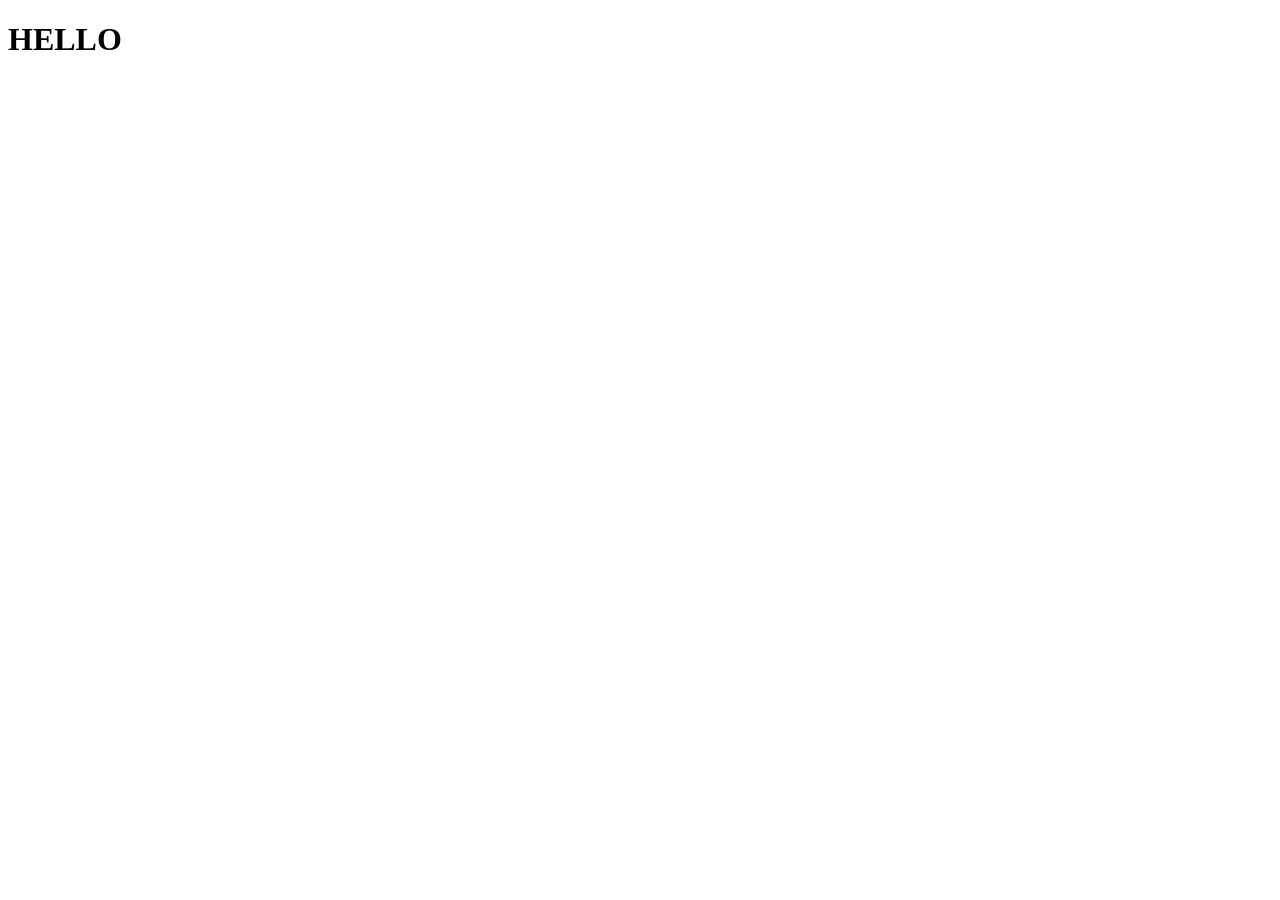
==== index.html @ f5385bdd "some new site" ====
<!DOCTYPE html>
<html lang="en">
<head>
    <meta charset="UTF-8">
    <meta http-equiv="X-UA-Compatible" content="IE=edge">
    <meta name="viewport" content="width=device-width, initial-scale=1.0">
    <title>Document</title>
</head>
<body>
    <h1>HELLO</h1>
</body>
</html>
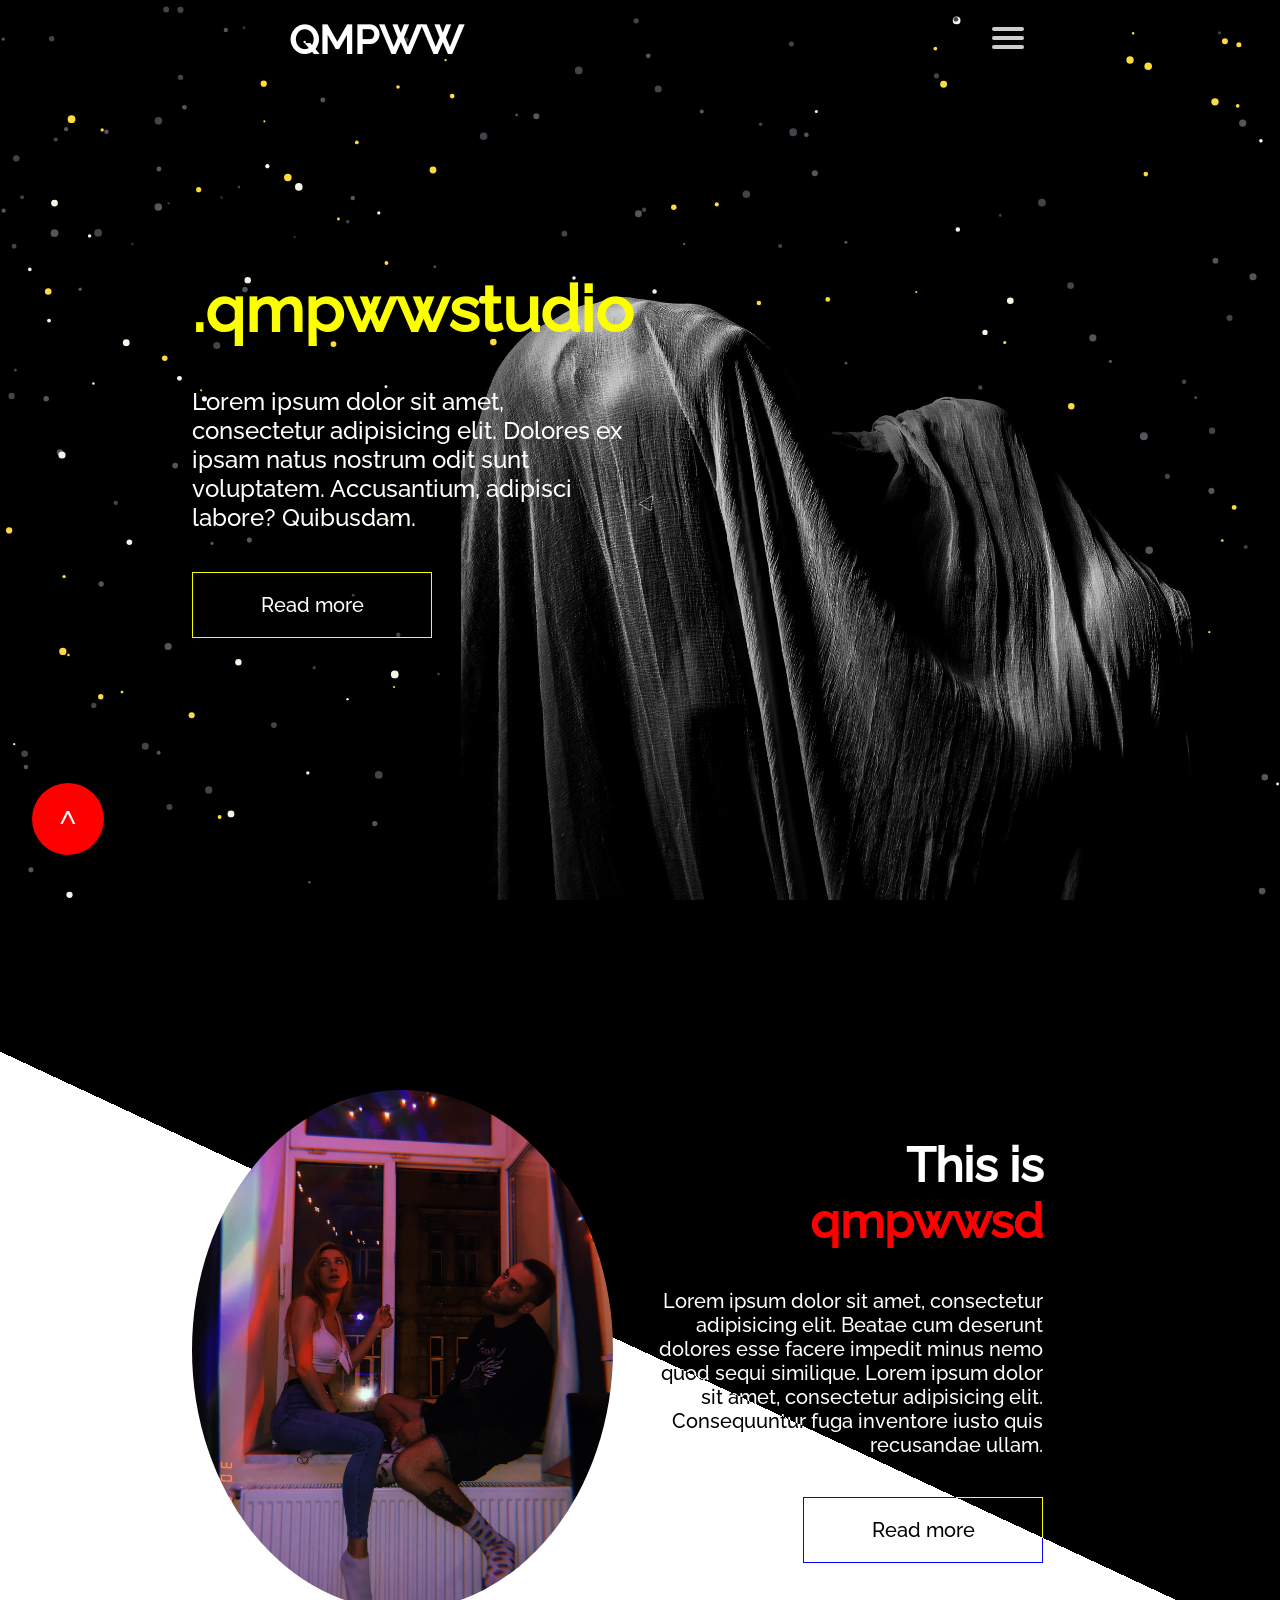
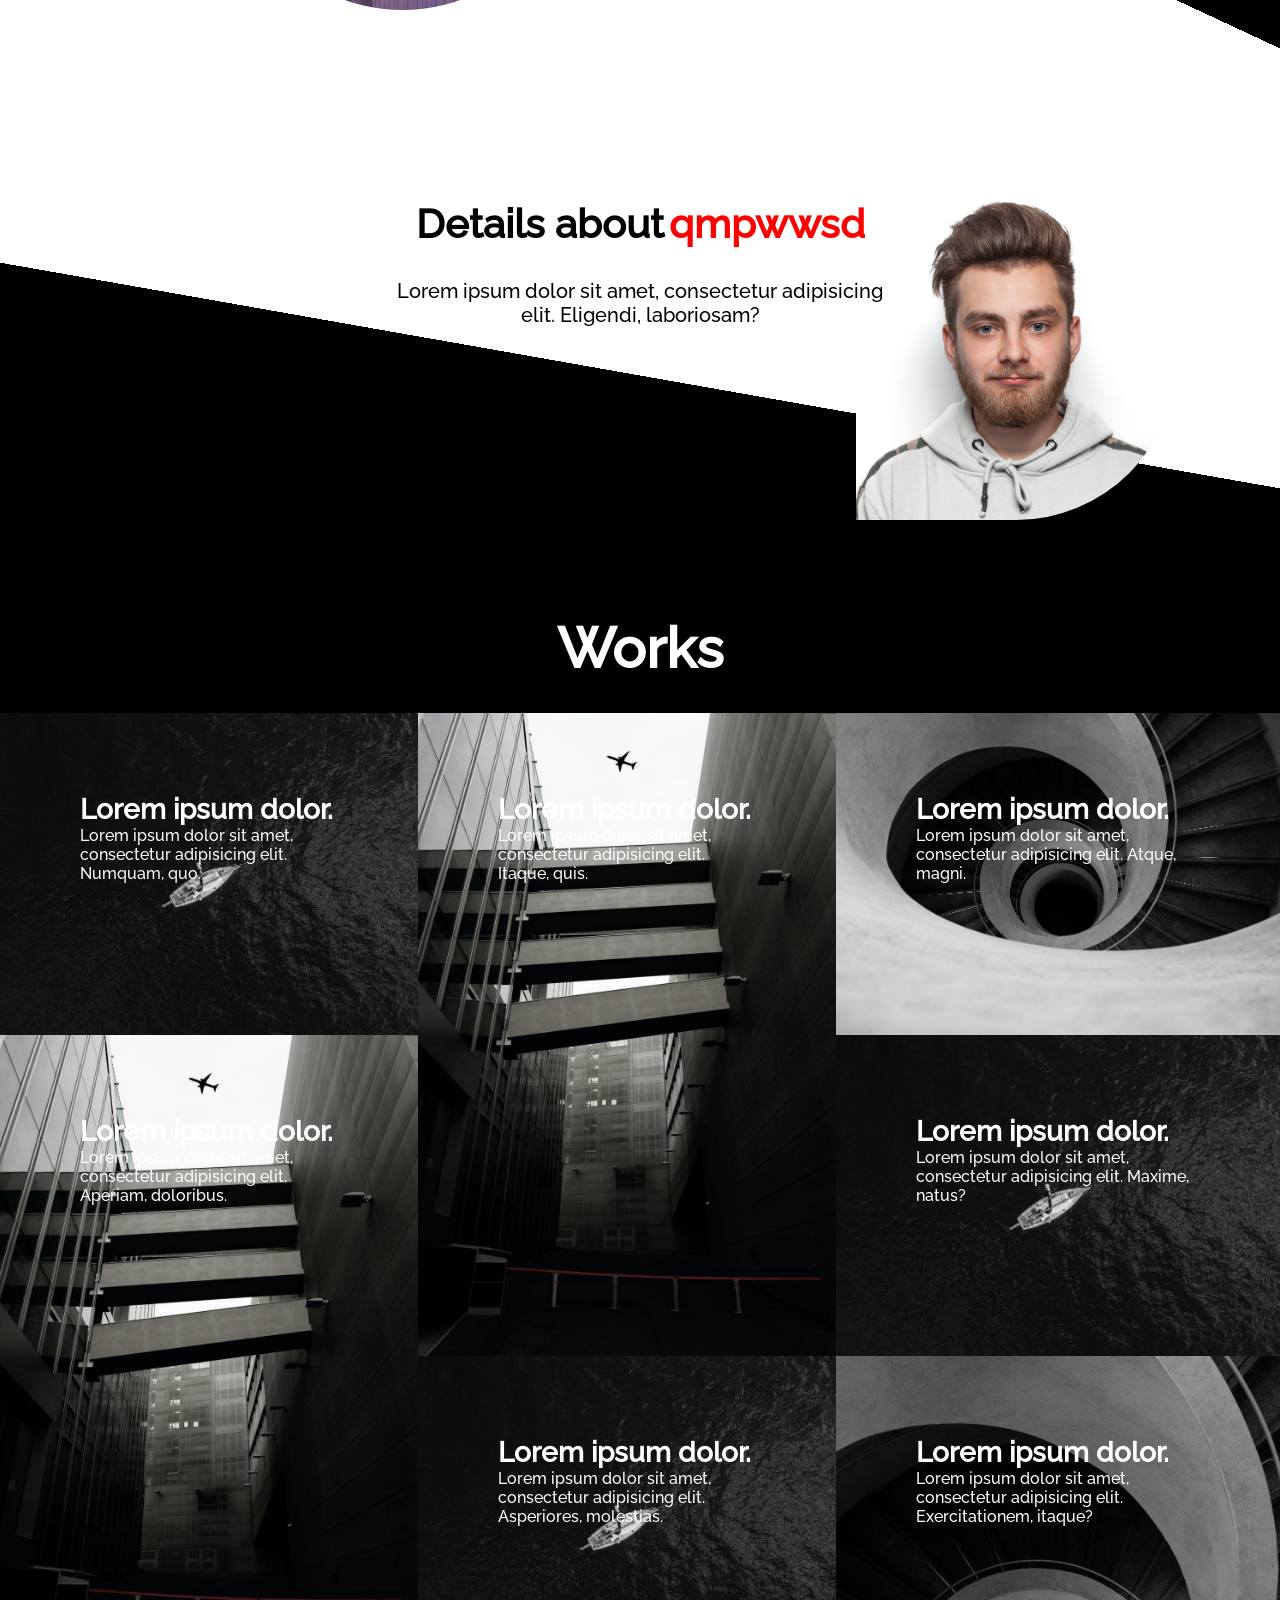
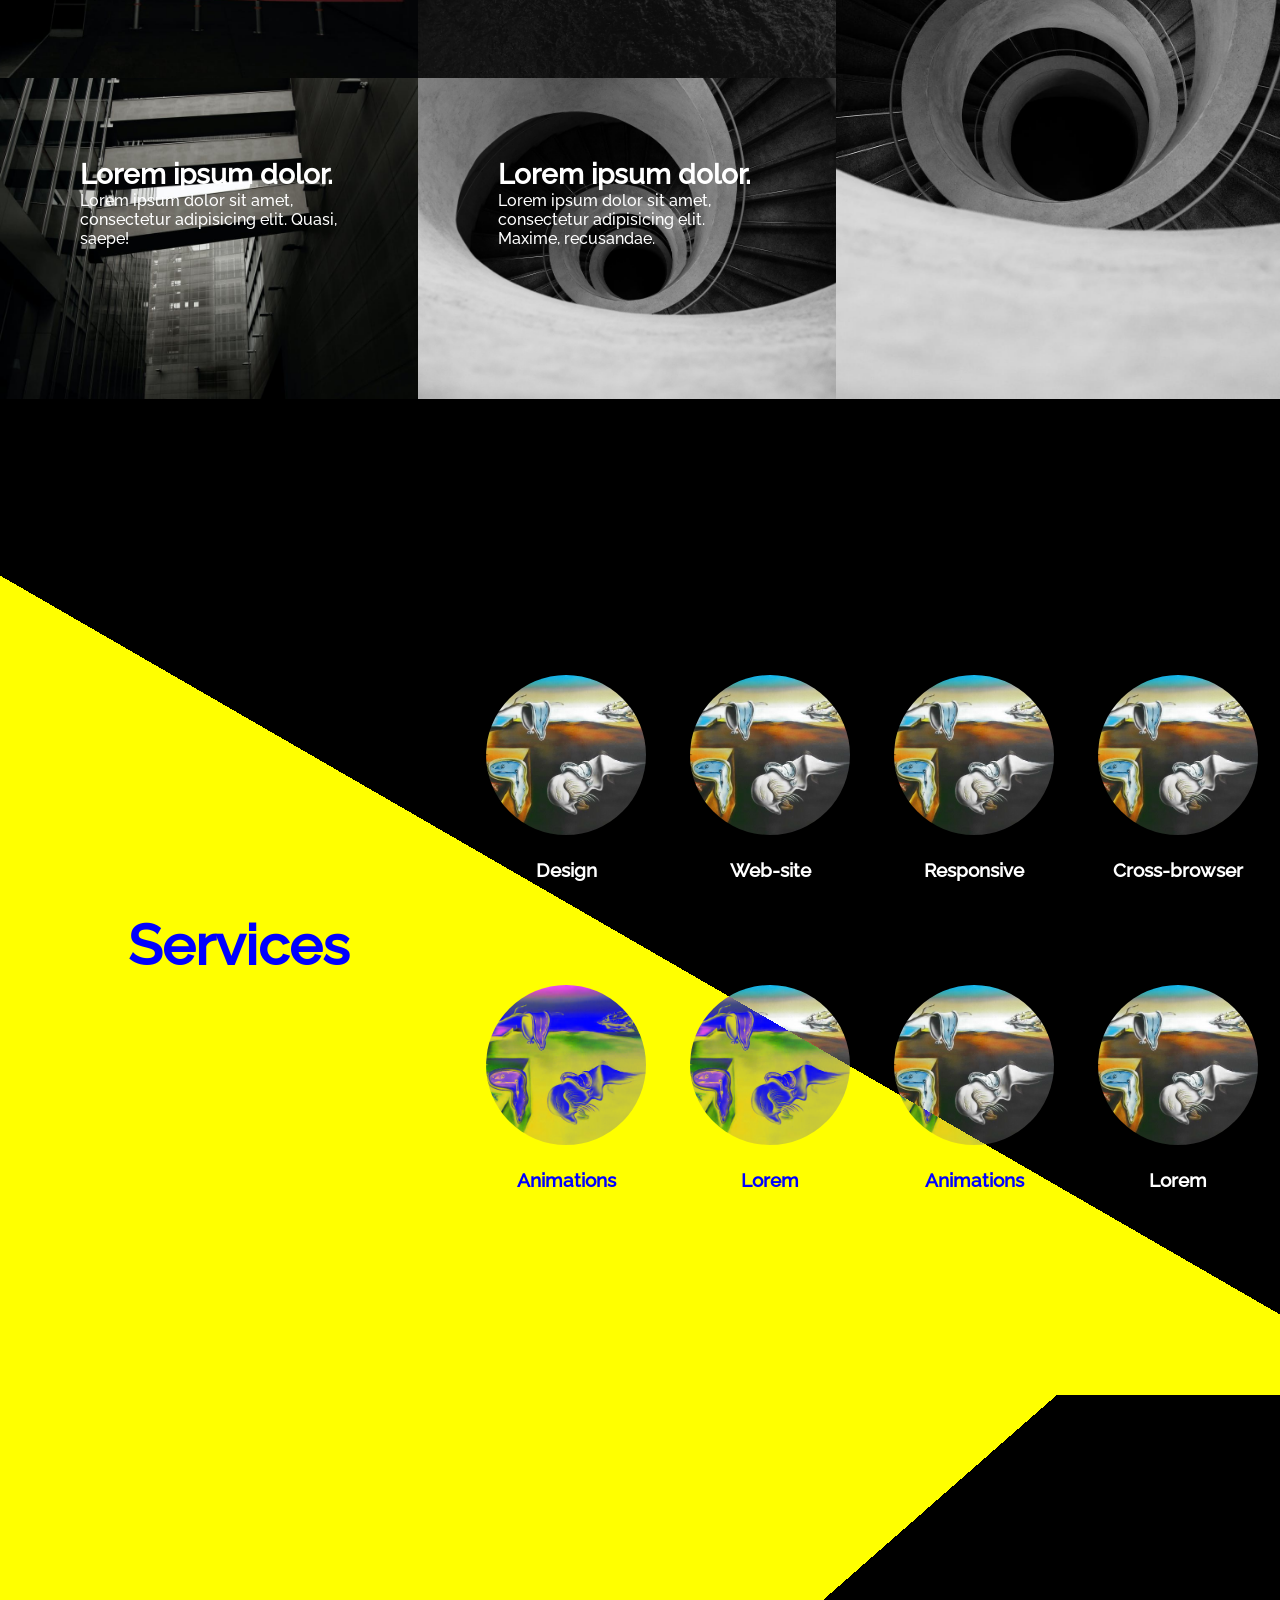
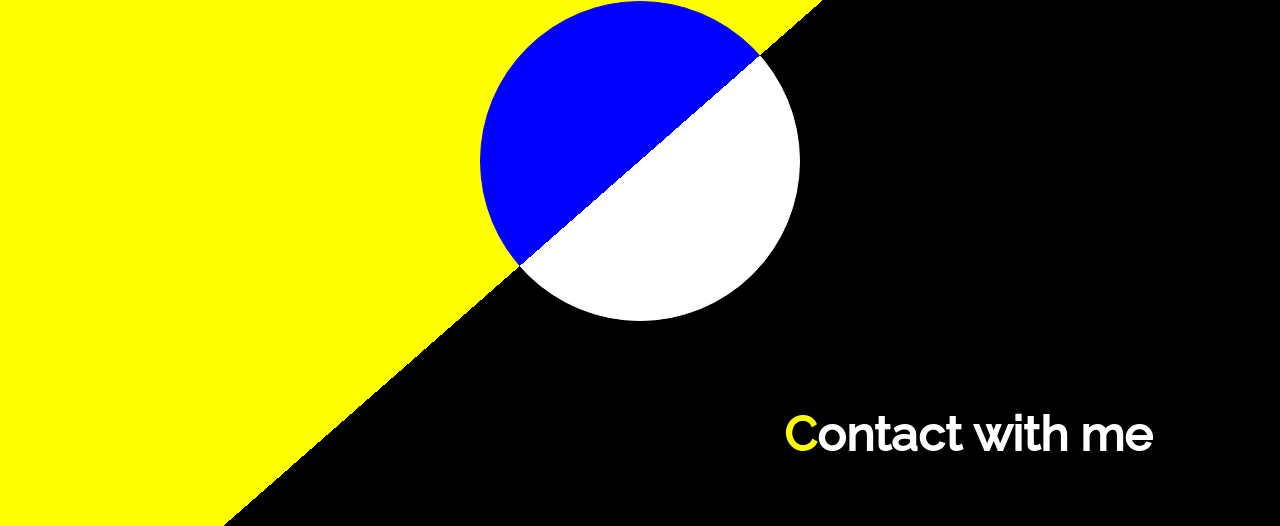
==== commit f0a59486: "@1.0" ====
--- a/index.html
+++ b/index.html
@@ -1,12 +1,284 @@
 <!DOCTYPE html>
 <html lang="en">
-<head>
-    <meta charset="UTF-8">
-    <meta http-equiv="X-UA-Compatible" content="IE=edge">
-    <meta name="viewport" content="width=device-width, initial-scale=1.0">
-    <title>Document</title>
-</head>
-<body>
-    <h1>HELLO</h1>
-</body>
-</html>+  <head>
+    <meta charset="UTF-8" />
+    <meta
+      name="viewport"
+      content="width=device-width, initial-scale=1, maximum-scale=2.0"
+    />
+    <title>Landing</title>
+    <link rel="stylesheet" href="css/style.min.css" />
+  </head>
+  <body>
+    <canvas></canvas>
+    <header id="header" class="header">
+      <nav role="navigation" class="main-navigation">
+        <a href="" class="main-navigation__logo">Qmpww</a>
+
+        <div class="menuToggle">
+          <input type="checkbox" />
+
+          <span></span>
+          <span></span>
+          <span></span>
+
+          <ul id="menu-navigation" class="main-navigation__wrapper">
+            <li class="main-navigation__item">
+              <a href="#" class="main-navigation__link">Home</a>
+            </li>
+            <li class="main-navigation__item">
+              <a href="#about-us" class="main-navigation__link">About</a>
+            </li>
+            <li class="main-navigation__item">
+              <a href="#portfolio" class="main-navigation__link">Portfolio</a>
+            </li>
+            <li class="main-navigation__item">
+              <a href="#services" class="main-navigation__link">Services</a>
+            </li>
+            <li class="main-navigation__item">
+              <a href="" class="main-navigation__link">Team</a>
+            </li>
+            <li class="main-navigation__item">
+              <a href="" class="main-navigation__link">Blog</a>
+            </li>
+            <li class="main-navigation__item">
+              <a href="#footer" class="main-navigation__link">Contact</a>
+            </li>
+          </ul>
+        </div>
+      </nav>
+
+      <div class="header__wrapper">
+        <h1 class="header__title">.qmpwwstudio</h1>
+        <p class="header__description">
+          Lorem ipsum dolor sit amet, consectetur adipisicing elit. Dolores ex
+          ipsam natus nostrum odit sunt voluptatem. Accusantium, adipisci
+          labore? Quibusdam.
+        </p>
+        <a href="" class="header__link link">Read more</a>
+      </div>
+    </header>
+    <main class="main-section">
+      <section id="about-us" class="about panel" data-color="black">
+        <div class="about__wrapper">
+          <div class="about__picture">
+            <!--
+                                <img src="img/pexels-photo-2246249.jpeg" alt="">
+                -->
+          </div>
+          <div class="about__description">
+            <h2 class="title about__title">
+              This is <b class="nickname">qmpwwsd</b>
+            </h2>
+            <p class="about__context">
+              Lorem ipsum dolor sit amet, consectetur adipisicing elit. Beatae
+              cum deserunt dolores esse facere impedit minus nemo quod sequi
+              similique. Lorem ipsum dolor sit amet, consectetur adipisicing
+              elit. Consequuntur fuga inventore iusto quis recusandae ullam.
+            </p>
+            <a href="" class="about__link link">Read more</a>
+          </div>
+        </div>
+      </section>
+
+      <section class="more-about panel">
+        <div class="more-about__wrapper">
+          <h2 class="more-about__title">
+            Details about <b class="nickname">qmpwwsd</b>
+          </h2>
+          <p class="more-about__description">
+            Lorem ipsum dolor sit amet, consectetur adipisicing elit. Eligendi,
+            laboriosam?
+          </p>
+
+          <div class="more-about__item"></div>
+        </div>
+      </section>
+
+      <section id="portfolio" class="features panel">
+        <div class="features__wrapper">
+          <h2 class="features__title">Works</h2>
+          <div class="features__works works">
+            <a class="works__item work1">
+              <h3 class="works__title">Lorem ipsum dolor.</h3>
+              <p class="works__context">
+                Lorem ipsum dolor sit amet, consectetur adipisicing elit.
+                Numquam, quo.
+              </p>
+            </a>
+            <a class="works__item work2">
+              <h3 class="works__title">Lorem ipsum dolor.</h3>
+              <p class="works__context">
+                Lorem ipsum dolor sit amet, consectetur adipisicing elit.
+                Itaque, quis.
+              </p>
+            </a>
+            <a class="works__item work3">
+              <h3 class="works__title">Lorem ipsum dolor.</h3>
+              <p class="works__context">
+                Lorem ipsum dolor sit amet, consectetur adipisicing elit. Atque,
+                magni.
+              </p>
+            </a>
+            <a class="works__item work4">
+              <h3 class="works__title">Lorem ipsum dolor.</h3>
+              <p class="works__context">
+                Lorem ipsum dolor sit amet, consectetur adipisicing elit.
+                Aperiam, doloribus.
+              </p>
+            </a>
+            <a class="works__item work5">
+              <h3 class="works__title">Lorem ipsum dolor.</h3>
+              <p class="works__context">
+                Lorem ipsum dolor sit amet, consectetur adipisicing elit.
+                Maxime, natus?
+              </p>
+            </a>
+            <a class="works__item work6">
+              <h3 class="works__title">Lorem ipsum dolor.</h3>
+              <p class="works__context">
+                Lorem ipsum dolor sit amet, consectetur adipisicing elit.
+                Exercitationem, itaque?
+              </p>
+            </a>
+            <a class="works__item work7">
+              <h3 class="works__title">Lorem ipsum dolor.</h3>
+              <p class="works__context">
+                Lorem ipsum dolor sit amet, consectetur adipisicing elit.
+                Asperiores, molestias.
+              </p>
+            </a>
+            <a class="works__item work8">
+              <h3 class="works__title">Lorem ipsum dolor.</h3>
+              <p class="works__context">
+                Lorem ipsum dolor sit amet, consectetur adipisicing elit. Quasi,
+                saepe!
+              </p>
+            </a>
+            <a class="works__item work9">
+              <h3 class="works__title">Lorem ipsum dolor.</h3>
+              <p class="works__context">
+                Lorem ipsum dolor sit amet, consectetur adipisicing elit.
+                Maxime, recusandae.
+              </p>
+            </a>
+          </div>
+        </div>
+      </section>
+
+      <section id="services" class="services panel">
+        <div class="services__wrapper">
+          <h2 class="services__title">Services</h2>
+          <ul class="services__box box-group">
+            <li class="box-group__item">
+              <div class="box-group__icon"></div>
+              <h3 class="box-group__title">Design</h3>
+            </li>
+            <li class="box-group__item">
+              <div class="box-group__icon"></div>
+              <h3 class="box-group__title">Web-site</h3>
+            </li>
+            <li class="box-group__item">
+              <div class="box-group__icon"></div>
+              <h3 class="box-group__title">Responsive</h3>
+            </li>
+            <li class="box-group__item">
+              <div class="box-group__icon"></div>
+              <h3 class="box-group__title">Cross-browser</h3>
+            </li>
+            <li class="box-group__item">
+              <div class="box-group__icon"></div>
+              <h3 class="box-group__title">Animations</h3>
+            </li>
+            <li class="box-group__item">
+              <div class="box-group__icon"></div>
+              <h3 class="box-group__title">Lorem</h3>
+            </li>
+            <li class="box-group__item">
+              <div class="box-group__icon"></div>
+              <h3 class="box-group__title">Animations</h3>
+            </li>
+            <li class="box-group__item">
+              <div class="box-group__icon"></div>
+              <h3 class="box-group__title">Lorem</h3>
+            </li>
+          </ul>
+        </div>
+      </section>
+    </main>
+
+    <footer id="footer" class="footer">
+      <div class="footer__wrapper">
+        <h2 class="footer__title">Contact with me</h2>
+        <ul class="contact__box social-menu">
+          <li class="social-menu__item">
+            <a href="" class="social-menu__link facebook"></a>
+          </li>
+          <li class="social-menu__item">
+            <a href="" class="social-menu__link telegram"></a>
+          </li>
+          <li class="social-menu__item">
+            <a href="" class="social-menu__link instagram"></a>
+          </li>
+          <li class="social-menu__item">
+            <a href="" class="social-menu__link linkedin"></a>
+          </li>
+        </ul>
+        <!--            <form action="" name="contact" class="footer-form">
+                        <h3 class="footer-form__title">Smth</h3>
+                        <input type="text" name="email" placeholder="Enter your email:">
+                        <input type="number" name="phone" placeholder="Enter your phone number:">
+                        <button type="submit">Submit</button>
+                    </form>-->
+
+        <div class="footerLince"></div>
+      </div>
+    </footer>
+
+    <a class="arrowUp" href="#">^</a>
+
+    <script src="js/common.js"></script>
+    <!--group__item
+<script src="https://cdnjs.cloudflare.com/ajax/libs/jquery/3.3.1/jquery.min.js"></script>
+<script type="text/javascript" src="/googleapis.com/ajax/libs/jquery/1.10.1/jquery.min.js"></script>
+-->
+    <script src="js/canvas.js"></script>
+    <!--
+<script src="js/slider.js"></script>
+<script src="js/sliderComments.js"></script>-->
+
+    <!--
+<script>
+    $(window).scroll(function() {
+
+        // selectors
+        let $window = $(window),
+            $body = $('body'),
+            $panel = $('.panel');
+
+        // Change 33% earlier than scroll position so colour is there when you arrive.
+        let scroll = $window.scrollTop() + ($window.height() / 3);
+
+        $panel.each(function () {
+            let $this = $(this);
+
+            // if position is within range of this panel.
+            // So position of (position of top of div <= scroll position) && (position of bottom of div > scroll position).
+            // Remember we set the scroll to 33% earlier in scroll let.
+            if ($this.position().top <= scroll && $this.position().top + $this.height() > scroll) {
+
+                // Remove all classes on body with color-
+                $body.removeClass(function (index, css) {
+                    return (css.match (/(^|\s)color-\S+/g) || []).join(' ');
+                });
+
+                // Add class of currently active div
+                $body.addClass('color-' + $(this).data('color'));
+            }
+        });
+
+    }).scroll();
+</script>
+-->
+  </body>
+</html>
--- a/css/style.min.css
+++ b/css/style.min.css
@@ -0,0 +1,963 @@
+@font-face {
+  font-family: "Raleway-Italic";
+  src: url("../fonts/Raleway-Italic-VariableFont_wght.ttf");
+  font-style: normal;
+  font-weight: 300;
+}
+@font-face {
+  font-family: "Raleway-Medium";
+  src: url("../fonts/Raleway-VariableFont_wght.ttf");
+  font-style: normal;
+  font-weight: 500;
+}
+@font-face {
+  font-family: "Raleway-ExtraBold";
+  src: url("../fonts/Raleway-Medium.ttf");
+  font-style: normal;
+  font-weight: 800;
+}
+html {
+  scroll-behavior: smooth;
+}
+body {
+  margin: 0;
+  padding: 0;
+  overflow-x: hidden;
+  font-family: Raleway-Medium, serif;
+  position: relative;
+  background-color: #000;
+  color: #fff;
+  -webkit-transition: background-color 1s ease, color 1s ease;
+  transition: background-color 1s ease, color 1s ease;
+}
+*,
+*::before,
+*::after {
+  -webkit-box-sizing: border-box;
+  box-sizing: border-box;
+  margin: 0;
+  padding: 0;
+}
+a {
+  -webkit-transition: all 0.5s ease;
+  transition: all 0.5s ease;
+  text-decoration: none;
+  color: #fff;
+}
+a:hover,
+a:focus {
+  color: #000;
+}
+.link {
+  font-size: 1.25rem;
+  text-align: center;
+  width: 15rem;
+  padding: 1.25rem 2rem;
+  border: 1px solid #fbff00;
+}
+.link:hover,
+.link:focus {
+  background-color: #fbff00;
+}
+.header {
+  min-height: 100vh;
+  width: 100%;
+  display: -webkit-box;
+  display: -ms-flexbox;
+  display: flex;
+  -webkit-box-orient: vertical;
+  -webkit-box-direction: normal;
+  -ms-flex-direction: column;
+  flex-direction: column;
+  background-image: url("../img/back.png");
+  background-repeat: no-repeat;
+  background-size: 60%;
+  background-attachment: fixed;
+  position: relative;
+  background-position: 90% 50%;
+  z-index: 2;
+}
+.header__wrapper {
+  padding: 15%;
+  display: -webkit-box;
+  display: -ms-flexbox;
+  display: flex;
+  -webkit-box-orient: vertical;
+  -webkit-box-direction: normal;
+  -ms-flex-direction: column;
+  flex-direction: column;
+  -ms-flex-pack: distribute;
+  justify-content: space-around;
+  width: inherit;
+  height: auto;
+}
+.header__title {
+  font-size: 4rem;
+  color: #fbff00;
+}
+.header__description {
+  padding: 2.5rem 0;
+  font-size: 1.5rem;
+  width: 35vw;
+}
+.main-navigation {
+  width: 60%;
+  margin: 0 auto;
+  height: auto;
+  display: -webkit-box;
+  display: -ms-flexbox;
+  display: flex;
+  -webkit-box-pack: justify;
+  -ms-flex-pack: justify;
+  justify-content: space-between;
+  -webkit-box-orient: horizontal;
+  -webkit-box-direction: normal;
+  -ms-flex-direction: row;
+  flex-direction: row;
+  text-align: center;
+  -webkit-box-align: center;
+  -ms-flex-align: center;
+  align-items: center;
+  padding: 0;
+}
+.main-navigation__logo {
+  width: 15rem;
+  height: 5rem;
+  line-height: 5rem;
+  font-size: 2.5rem;
+  font-weight: bold;
+  text-transform: uppercase;
+}
+.main-navigation__logo:hover,
+.main-navigation__logo:focus {
+  color: #fbff00;
+}
+.main-navigation__wrapper {
+  position: fixed;
+  display: -webkit-box;
+  display: -ms-flexbox;
+  display: flex;
+  -webkit-box-orient: vertical;
+  -webkit-box-direction: normal;
+  -ms-flex-direction: column;
+  flex-direction: column;
+  -webkit-box-pack: center;
+  -ms-flex-pack: center;
+  justify-content: center;
+  height: 100vh;
+  width: 20vw;
+  margin-top: -100px;
+  background: #fbff00;
+  list-style-type: none;
+  -webkit-font-smoothing: antialiased;
+  -webkit-transform-origin: 0% 0%;
+  transform-origin: 0% 0%;
+  -webkit-transform: translate(100vw, 50vh);
+  transform: translate(100vw, 50vh);
+  z-index: 100;
+  -webkit-user-select: none;
+  -moz-user-select: none;
+  -ms-user-select: none;
+  user-select: none;
+  -webkit-transition: -webkit-transform 0.5s cubic-bezier(0.77, 0.2, 0.05, 1);
+  transition: -webkit-transform 0.5s cubic-bezier(0.77, 0.2, 0.05, 1);
+  transition: transform 0.5s cubic-bezier(0.77, 0.2, 0.05, 1);
+  transition: transform 0.5s cubic-bezier(0.77, 0.2, 0.05, 1),
+    -webkit-transform 0.5s cubic-bezier(0.77, 0.2, 0.05, 1);
+}
+.main-navigation__link {
+  display: block;
+  font-size: 2.5rem;
+  padding: 0.5rem 2rem;
+  color: #000;
+}
+.main-navigation__link:hover,
+.main-navigation__link:focus {
+  color: #fff;
+  -webkit-transition: color 0.5s;
+  transition: color 0.5s;
+}
+.menuToggle {
+  position: relative;
+  text-align: right;
+  -webkit-box-pack: center;
+  -ms-flex-pack: center;
+  justify-content: center;
+  display: -webkit-box;
+  display: -ms-flexbox;
+  display: flex;
+  -webkit-box-orient: vertical;
+  -webkit-box-direction: normal;
+  -ms-flex-direction: column;
+  flex-direction: column;
+  z-index: 100;
+  -webkit-user-select: none;
+  -moz-user-select: none;
+  -ms-user-select: none;
+  user-select: none;
+}
+input {
+  display: -webkit-box;
+  display: -ms-flexbox;
+  display: flex;
+  -webkit-box-orient: vertical;
+  -webkit-box-direction: normal;
+  -ms-flex-direction: column;
+  flex-direction: column;
+  width: 2rem;
+  height: 2rem;
+  position: fixed;
+  cursor: pointer;
+  opacity: 0;
+  z-index: 102;
+  -webkit-touch-callout: none;
+}
+input:checked {
+  position: fixed;
+  right: 16.25%;
+}
+input:checked ~ span {
+  position: fixed;
+  opacity: 1;
+  -webkit-transform: rotate(45deg) translate(1.625rem, -2.25rem);
+  transform: rotate(45deg) translate(1.625rem, -2.25rem);
+  background: #232323;
+}
+input:checked ~ span:nth-last-child(3) {
+  opacity: 0;
+  -webkit-transform: rotate(0deg) scale(0.2, 0.2);
+  transform: rotate(0deg) scale(0.2, 0.2);
+}
+input:checked ~ span:nth-last-child(2) {
+  -webkit-transform: rotate(-45deg) translate(1.5rem, 2.5rem);
+  transform: rotate(-45deg) translate(1.5rem, 2.5rem);
+}
+input:checked ~ .main-navigation__wrapper {
+  -webkit-transform: translate(0, 50vh);
+  transform: translate(0, 50vh);
+}
+span {
+  display: block;
+  width: 2rem;
+  height: 4px;
+  margin-bottom: 5px;
+  position: relative;
+  background: #cdcdcd;
+  border-radius: 3px;
+  z-index: 101;
+  -webkit-transform-origin: 4px 0px;
+  transform-origin: 4px 0px;
+  -webkit-transition: background 0.5s cubic-bezier(0.77, 0.2, 0.05, 1),
+    opacity 0.55s ease, -webkit-transform 0.5s cubic-bezier(0.77, 0.2, 0.05, 1);
+  transition: background 0.5s cubic-bezier(0.77, 0.2, 0.05, 1),
+    opacity 0.55s ease, -webkit-transform 0.5s cubic-bezier(0.77, 0.2, 0.05, 1);
+  transition: transform 0.5s cubic-bezier(0.77, 0.2, 0.05, 1),
+    background 0.5s cubic-bezier(0.77, 0.2, 0.05, 1), opacity 0.55s ease;
+  transition: transform 0.5s cubic-bezier(0.77, 0.2, 0.05, 1),
+    background 0.5s cubic-bezier(0.77, 0.2, 0.05, 1), opacity 0.55s ease,
+    -webkit-transform 0.5s cubic-bezier(0.77, 0.2, 0.05, 1);
+}
+span:first-child {
+  -webkit-transform-origin: 0% 0%;
+  transform-origin: 0% 0%;
+}
+span:nth-last-child(2) {
+  -webkit-transform-origin: 0% 100%;
+  transform-origin: 0% 100%;
+}
+.about {
+  width: 100vw;
+  height: 100vh;
+  background: linear-gradient(-155deg, black 50%, white 50%);
+}
+.about__wrapper {
+  display: -webkit-box;
+  display: -ms-flexbox;
+  display: flex;
+  width: inherit;
+  height: inherit;
+  padding: 0 15%;
+  min-height: 100vh;
+  -webkit-box-pack: center;
+  -ms-flex-pack: center;
+  justify-content: center;
+  -webkit-box-align: center;
+  -ms-flex-align: center;
+  align-items: center;
+}
+.about__description {
+  display: -webkit-box;
+  display: -ms-flexbox;
+  display: flex;
+  -webkit-box-orient: vertical;
+  -webkit-box-direction: normal;
+  -ms-flex-direction: column;
+  flex-direction: column;
+  -ms-flex-pack: distribute;
+  justify-content: space-around;
+  width: 100%;
+  height: auto;
+  padding: 5%;
+  text-align: right;
+  -webkit-box-align: end;
+  -ms-flex-align: end;
+  align-items: flex-end;
+  mix-blend-mode: difference;
+}
+.about__title {
+  font-size: 3rem;
+}
+.about__context {
+  padding: 2.5rem 0;
+  font-size: 1.25rem;
+}
+.about__picture {
+  width: 55rem;
+  height: 32.5rem;
+  background-image: url("../img/aboutus.jpg");
+  background-position: center;
+  background-size: 100%;
+  background-repeat: no-repeat;
+  border-radius: 50%;
+  -webkit-transition: background 1s ease;
+  transition: background 1s ease;
+}
+.about__picture:hover {
+  background-size: 110%;
+  -webkit-transition: background 1s ease;
+  transition: background 1s ease;
+}
+.color-violet {
+  background-color: #7a4eab;
+}
+.color-indigo {
+  background-color: #4332cf;
+}
+.color-blue {
+  background-color: #2f8fed;
+}
+.color-white {
+  background-color: #ffffff;
+}
+.color-yellow {
+  background-color: #faeb33;
+}
+.color-orange {
+  background-color: #f19031;
+}
+.color-red {
+  background-color: #f2293a;
+}
+.color-black {
+  background-color: #000000;
+}
+.nickname {
+  color: red;
+  margin-left: 5px;
+}
+.more-about {
+  background: linear-gradient(10deg, black 50%, white 50%);
+  color: #000;
+}
+.more-about__wrapper {
+  display: -webkit-box;
+  display: -ms-flexbox;
+  display: flex;
+  -webkit-box-orient: vertical;
+  -webkit-box-direction: normal;
+  -ms-flex-direction: column;
+  flex-direction: column;
+  text-align: center;
+  padding-bottom: 15%;
+  -webkit-box-pack: center;
+  -ms-flex-pack: center;
+  justify-content: center;
+  -webkit-box-align: center;
+  -ms-flex-align: center;
+  align-items: center;
+  position: relative;
+}
+.more-about__title {
+  font-size: 2.5rem;
+  display: -webkit-box;
+  display: -ms-flexbox;
+  display: flex;
+  z-index: 2;
+}
+.more-about__description {
+  padding: 2rem 0;
+  z-index: 2;
+  font-size: 1.25rem;
+}
+.more-about__menu {
+  display: -webkit-box;
+  display: -ms-flexbox;
+  display: flex;
+  width: 100%;
+  height: auto;
+  -webkit-box-pack: center;
+  -ms-flex-pack: center;
+  justify-content: center;
+  list-style: none;
+  position: relative;
+}
+.more-about__item {
+  background-image: url("../img/me.jpg");
+  background-position: center;
+  background-repeat: no-repeat;
+  background-size: cover;
+  position: absolute;
+  width: 25rem;
+  height: 25rem;
+  border-radius: 50%;
+  border-bottom-left-radius: initial;
+  border-top-right-radius: initial;
+  margin: 0 2.5rem;
+  top: 0;
+  right: 5%;
+  z-index: 1;
+  -webkit-transition: all 1s ease;
+  transition: all 1s ease;
+}
+.features {
+  width: 100%;
+  min-height: 100vh;
+  height: auto;
+}
+.features__wrapper {
+  display: -webkit-box;
+  display: -ms-flexbox;
+  display: flex;
+  -webkit-box-orient: vertical;
+  -webkit-box-direction: normal;
+  -ms-flex-direction: column;
+  flex-direction: column;
+  padding: 5% 0%;
+}
+.features__title {
+  font-size: 3.5rem;
+  text-align: center;
+}
+.works {
+  width: 100%;
+  min-height: 150vh;
+  display: grid;
+  grid-template-columns: repeat(3, auto);
+  grid-template-rows: repeat(2, auto);
+  padding: 2.5% 0;
+  -webkit-box-pack: center;
+  -ms-flex-pack: center;
+  justify-content: center;
+  -webkit-box-align: center;
+  -ms-flex-align: center;
+  align-items: center;
+}
+.works__item {
+  width: 100%;
+  height: 100%;
+  padding: 5rem;
+  opacity: 0;
+  -webkit-transition: all 0.5s ease;
+  transition: all 0.5s ease;
+  background-image: url("../img/pexels-photo-1586144.jpeg");
+  background-size: cover;
+  background-repeat: no-repeat;
+  background-position: center;
+  cursor: none;
+}
+.works__item:hover {
+  -webkit-transform: scale(1.025);
+  transform: scale(1.025);
+  color: red;
+  z-index: 1;
+}
+.works__item:nth-child(even) {
+  background-image: url("../img/pexels-photo-2228152.jpeg");
+}
+.works__item:nth-child(3n) {
+  background-image: url("../img/pexels-photo-5091791.jpeg");
+}
+.works__title {
+  font-size: 1.75rem;
+}
+.work2 {
+  grid-column: 2/3;
+  grid-row: 1/3;
+}
+.work4 {
+  grid-column: 1/2;
+  grid-row: 2/4;
+}
+.work6 {
+  grid-column: 3/4;
+  grid-row: 3/5;
+}
+.show {
+  opacity: 1;
+}
+.services {
+  height: 100vh;
+  width: 100%;
+  background-image: linear-gradient(30deg, yellow 50%, black 50%);
+}
+.services__wrapper {
+  height: inherit;
+  display: -webkit-box;
+  display: -ms-flexbox;
+  display: flex;
+  padding: 0 0 0 10%;
+  -webkit-box-align: center;
+  -ms-flex-align: center;
+  align-items: center;
+  -webkit-box-pack: center;
+  -ms-flex-pack: center;
+  justify-content: center;
+}
+.services__title {
+  font-size: 3.5rem;
+  color: blue;
+}
+.box-group {
+  display: -webkit-box;
+  display: -ms-flexbox;
+  display: flex;
+  width: 100%;
+  height: auto;
+  padding: 5% 0 5% 10%;
+  -ms-flex-wrap: wrap;
+  flex-wrap: wrap;
+  list-style: none;
+  text-align: center;
+  mix-blend-mode: difference;
+}
+.box-group__item {
+  display: -webkit-box;
+  display: -ms-flexbox;
+  display: flex;
+  -webkit-box-orient: vertical;
+  -webkit-box-direction: normal;
+  -ms-flex-direction: column;
+  flex-direction: column;
+  -webkit-box-align: center;
+  -ms-flex-align: center;
+  align-items: center;
+  padding: 2.5rem 1.5rem;
+  width: 25%;
+  height: auto;
+  mix-blend-mode: exclusion;
+}
+.box-group__icon {
+  background-position: center;
+  background-size: 135%;
+  background-repeat: no-repeat;
+  width: 10rem;
+  height: 10rem;
+  border-radius: 50%;
+  background-image: url("../img/service.jpg");
+  -webkit-transition: all 1s ease;
+  transition: all 1s ease;
+}
+.box-group__icon:hover {
+  -webkit-transform: scale(1.25);
+  transform: scale(1.25);
+  background-size: 150%;
+}
+.box-group__title {
+  padding: 1.5rem 0;
+}
+.footer {
+  width: 100vw;
+  height: auto;
+  background-image: linear-gradient(-41.25deg, black 50%, yellow 50%);
+}
+.footer__wrapper {
+  position: relative;
+  display: -webkit-box;
+  display: -ms-flexbox;
+  display: flex;
+  height: inherit;
+  width: inherit;
+  -webkit-box-orient: vertical;
+  -webkit-box-direction: reverse;
+  -ms-flex-direction: column-reverse;
+  flex-direction: column-reverse;
+  padding: 5% 10%;
+}
+.footer__title {
+  text-align: right;
+  font-size: 3rem;
+}
+.footer__title:first-letter {
+  color: #fbff00;
+}
+.social-menu {
+  cursor: none;
+  display: -webkit-box;
+  display: -ms-flexbox;
+  display: flex;
+  width: 100%;
+  height: auto;
+  padding: 15% 0;
+  mix-blend-mode: exclusion;
+  list-style: none;
+  -webkit-box-orient: horizontal;
+  -webkit-box-direction: normal;
+  -ms-flex-direction: row;
+  flex-direction: row;
+  -webkit-box-pack: center;
+  -ms-flex-pack: center;
+  justify-content: center;
+}
+.social-menu__item {
+  height: auto;
+  padding: 2.5rem;
+}
+.social-menu__link {
+  display: block;
+  padding: 5rem;
+  background-size: cover;
+  background-position: center;
+  background-repeat: no-repeat;
+  width: 5rem;
+  height: 5rem;
+  -webkit-transform: scale(1);
+  transform: scale(1);
+  opacity: 0;
+  background-image: url("../img/face.svg");
+  background-color: #f2293a;
+  border-radius: 20px;
+  -webkit-transition: all 0.5s ease;
+  transition: all 0.5s ease;
+}
+.social-menu__link:hover,
+.social-menu__link:focus {
+  cursor: pointer;
+  opacity: 1;
+  -webkit-transform: scale(1.25);
+  transform: scale(1.25);
+}
+.facebook {
+  background-image: url("../img/face.svg");
+}
+.telegram {
+  background-image: url("../img/telegram.svg");
+  border-radius: 50%;
+}
+.instagram {
+  border-radius: 40px;
+  background-image: url("../img/inst.svg");
+}
+.linkedin {
+  background-image: url("../img/linkedin.svg");
+}
+.arrowUp {
+  position: fixed;
+  left: 2.5%;
+  bottom: 5%;
+  width: 4.5rem;
+  height: 4.5rem;
+  text-align: center;
+  border-radius: 50%;
+  display: block;
+  background-color: red;
+  font-size: 2rem;
+  line-height: 5rem;
+  z-index: 999;
+}
+.arrowUp:hover {
+  -webkit-transform: scale(1.25);
+  transform: scale(1.25);
+}
+canvas {
+  position: absolute;
+  z-index: 1;
+}
+.footerLince {
+  background-color: white;
+  width: 20rem;
+  height: 20rem;
+  -webkit-transform: translate(-50%, -50%);
+  transform: translate(-50%, -50%);
+  position: absolute;
+  top: 50%;
+  left: 50%;
+  border-radius: 50%;
+  border: 1px solid #fff;
+  pointer-events: none;
+  mix-blend-mode: difference;
+}
+@media only screen and (max-width: 1600px) {
+  .about__wrapper {
+    padding: 0 15%;
+  }
+  .more-about__wrapper {
+    padding: 0 30% 15%;
+    -webkit-box-pack: center;
+    -ms-flex-pack: center;
+    justify-content: center;
+  }
+  .more-about__item {
+    width: 20rem;
+    height: 20rem;
+  }
+}
+@media only screen and (max-width: 1224px) {
+  input:checked {
+    right: 14.25%;
+  }
+  .main-navigation__link {
+    font-size: 2rem;
+  }
+  .about__wrapper {
+    padding: 0 5%;
+  }
+  .about__link {
+    width: 10rem;
+    padding: 1rem;
+  }
+  .about__title {
+    font-size: 2.75rem;
+  }
+  .about__context {
+    font-size: 1.15rem;
+    padding: 1rem 0;
+  }
+  .about__picture {
+    height: 30rem;
+  }
+  .more-about__wrapper {
+    padding: 0 35% 30% 10%;
+  }
+  .works__title {
+    font-size: 1.5rem;
+    padding-bottom: 1rem;
+  }
+  .services {
+    height: auto;
+    -webkit-box-pack: center;
+    -ms-flex-pack: center;
+    justify-content: center;
+  }
+  .services__wrapper {
+    padding: 2.5% 0 2.5% 5%;
+    background-image: linear-gradient(38.25deg, yellow 50%, black 50%);
+  }
+  .box-group {
+    padding-left: 7.5%;
+  }
+  .box-group__item {
+    padding: 1.25rem;
+  }
+  .box-group__icon {
+    width: 7.5rem;
+    height: 7.5rem;
+  }
+}
+@media only screen and (max-width: 1024px) {
+  .header {
+    background-position: 100% 35%;
+  }
+  .header__description {
+    font-size: 1.25rem;
+  }
+  input:checked {
+    right: 13%;
+  }
+  .main-navigation__wrapper {
+    width: 20vw;
+    text-align: center;
+  }
+  .main-navigation__link {
+    padding: 0.5rem 0;
+    font-size: 1.75rem;
+  }
+  .about__wrapper {
+    padding: 0 5%;
+  }
+  .about__picture {
+    height: 27.5rem;
+  }
+  .about__title {
+    font-size: 2.25rem;
+  }
+  .about__context {
+    font-size: 1rem;
+  }
+  .about__link {
+    padding: 0.75rem;
+  }
+  .works__title {
+    font-size: 1.5rem;
+    padding-bottom: 1rem;
+  }
+  .services {
+    height: auto;
+    -webkit-box-pack: center;
+    -ms-flex-pack: center;
+    justify-content: center;
+  }
+  .services__wrapper {
+    padding: 2.5% 0 2.5% 5%;
+    background-image: linear-gradient(34deg, yellow 50%, black 50%);
+  }
+  .box-group {
+    padding-left: 7.5%;
+  }
+  .box-group__item {
+    padding: 1.25rem;
+  }
+  .box-group__icon {
+    width: 7.5rem;
+    height: 7.5rem;
+  }
+}
+@media only screen and (max-width: 768px) {
+  .header {
+    background-size: 100% 100%;
+  }
+  .header__wrapper {
+    text-align: right;
+    -webkit-box-align: end;
+    -ms-flex-align: end;
+    align-items: flex-end;
+    padding: 15% 10%;
+  }
+  .header__title {
+    font-size: 5rem;
+  }
+  .header__description {
+    font-size: 1.5rem;
+    width: 80%;
+  }
+  .main-navigation__wrapper {
+    width: 30vw;
+  }
+  input:checked {
+    right: 11%;
+  }
+  input:checked ~ .main-navigation__wrapper {
+    -webkit-transform: translate(-10vw, 50vh);
+    transform: translate(-10vw, 50vh);
+  }
+  .about {
+    height: auto;
+  }
+  .about__wrapper {
+    min-height: 80vh;
+    -webkit-box-orient: vertical;
+    -webkit-box-direction: normal;
+    -ms-flex-direction: column;
+    flex-direction: column;
+  }
+  .about__description {
+    -webkit-box-align: center;
+    -ms-flex-align: center;
+    align-items: center;
+    -webkit-box-pack: center;
+    -ms-flex-pack: center;
+    justify-content: center;
+    text-align: center;
+  }
+  .about__title {
+    font-size: 2.75rem;
+  }
+  .about__picture {
+    width: 22.5rem;
+    height: 22.5rem;
+  }
+  .about__context {
+    font-size: 1.35rem;
+    padding: 2.5rem 0;
+  }
+  .about__link {
+    width: 15rem;
+    padding: 1rem 1.5rem;
+  }
+  .more-about__title {
+    font-size: 2rem;
+  }
+  .more-about__description {
+    font-size: 1.25rem;
+  }
+  .more-about__item {
+    margin: 0;
+    right: 0;
+    width: 17.5rem;
+    height: 17.5rem;
+    top: 10%;
+  }
+  .works {
+    grid-template-columns: repeat(4, 1fr);
+    grid-template-rows: repeat(5, 1fr);
+  }
+  .works__item {
+    padding: 2rem;
+  }
+  .work1 {
+    grid-row: 1/2;
+    grid-column: 1/3;
+  }
+  .work2 {
+    grid-row: 1/3;
+    grid-column: 3/5;
+  }
+  .work3 {
+    grid-row: 2/3;
+    grid-column: 1/2;
+  }
+  .work4 {
+    grid-row: 2/3;
+    grid-column: 2/3;
+  }
+  .work5 {
+    grid-row: 3/4;
+    grid-column: 1/4;
+  }
+  .work6 {
+    grid-row: 3/4;
+    grid-column: 4/5;
+  }
+  .work7 {
+    grid-row: 4/6;
+    grid-column: 1/3;
+  }
+  .work8 {
+    grid-row: 4/5;
+    grid-column: 3/5;
+  }
+  .work9 {
+    grid-row: 5/7;
+    grid-column: 3/5;
+  }
+  .services__wrapper {
+    padding-left: 3%;
+  }
+  .services__title {
+    font-size: 2.5rem;
+  }
+  .box-group {
+    padding: 0;
+  }
+  .box-group__item {
+    padding: 0 2.5%;
+  }
+  .box-group__title {
+    font-size: 0.9rem;
+    text-align: center;
+  }
+  .social-menu__wrapper {
+    padding-bottom: 5%;
+  }
+  .social-menu__item {
+    padding: 2.5%;
+  }
+  .social-menu__link {
+    opacity: 1;
+    padding: 2.5rem;
+  }
+  .footerLince {
+    display: none;
+  }
+}
+
+/*# sourceMappingURL=style.min.css.map */
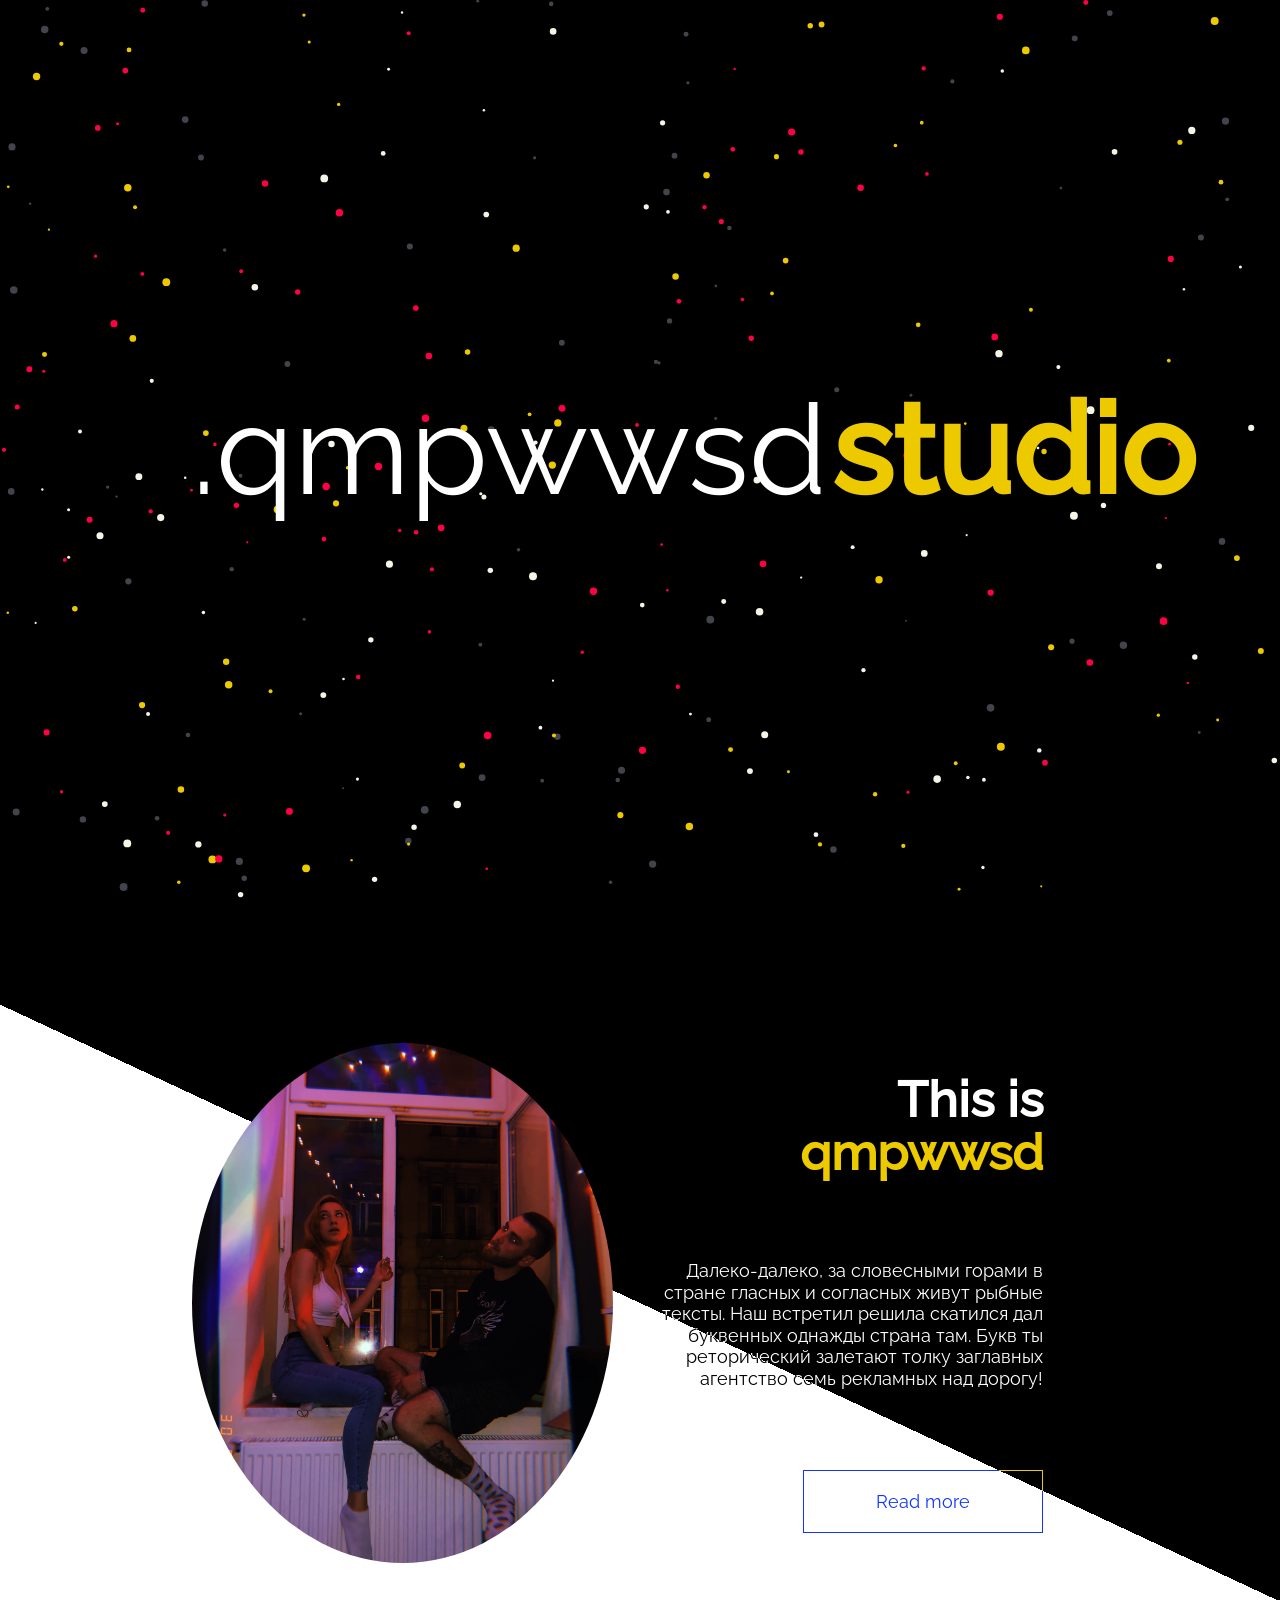
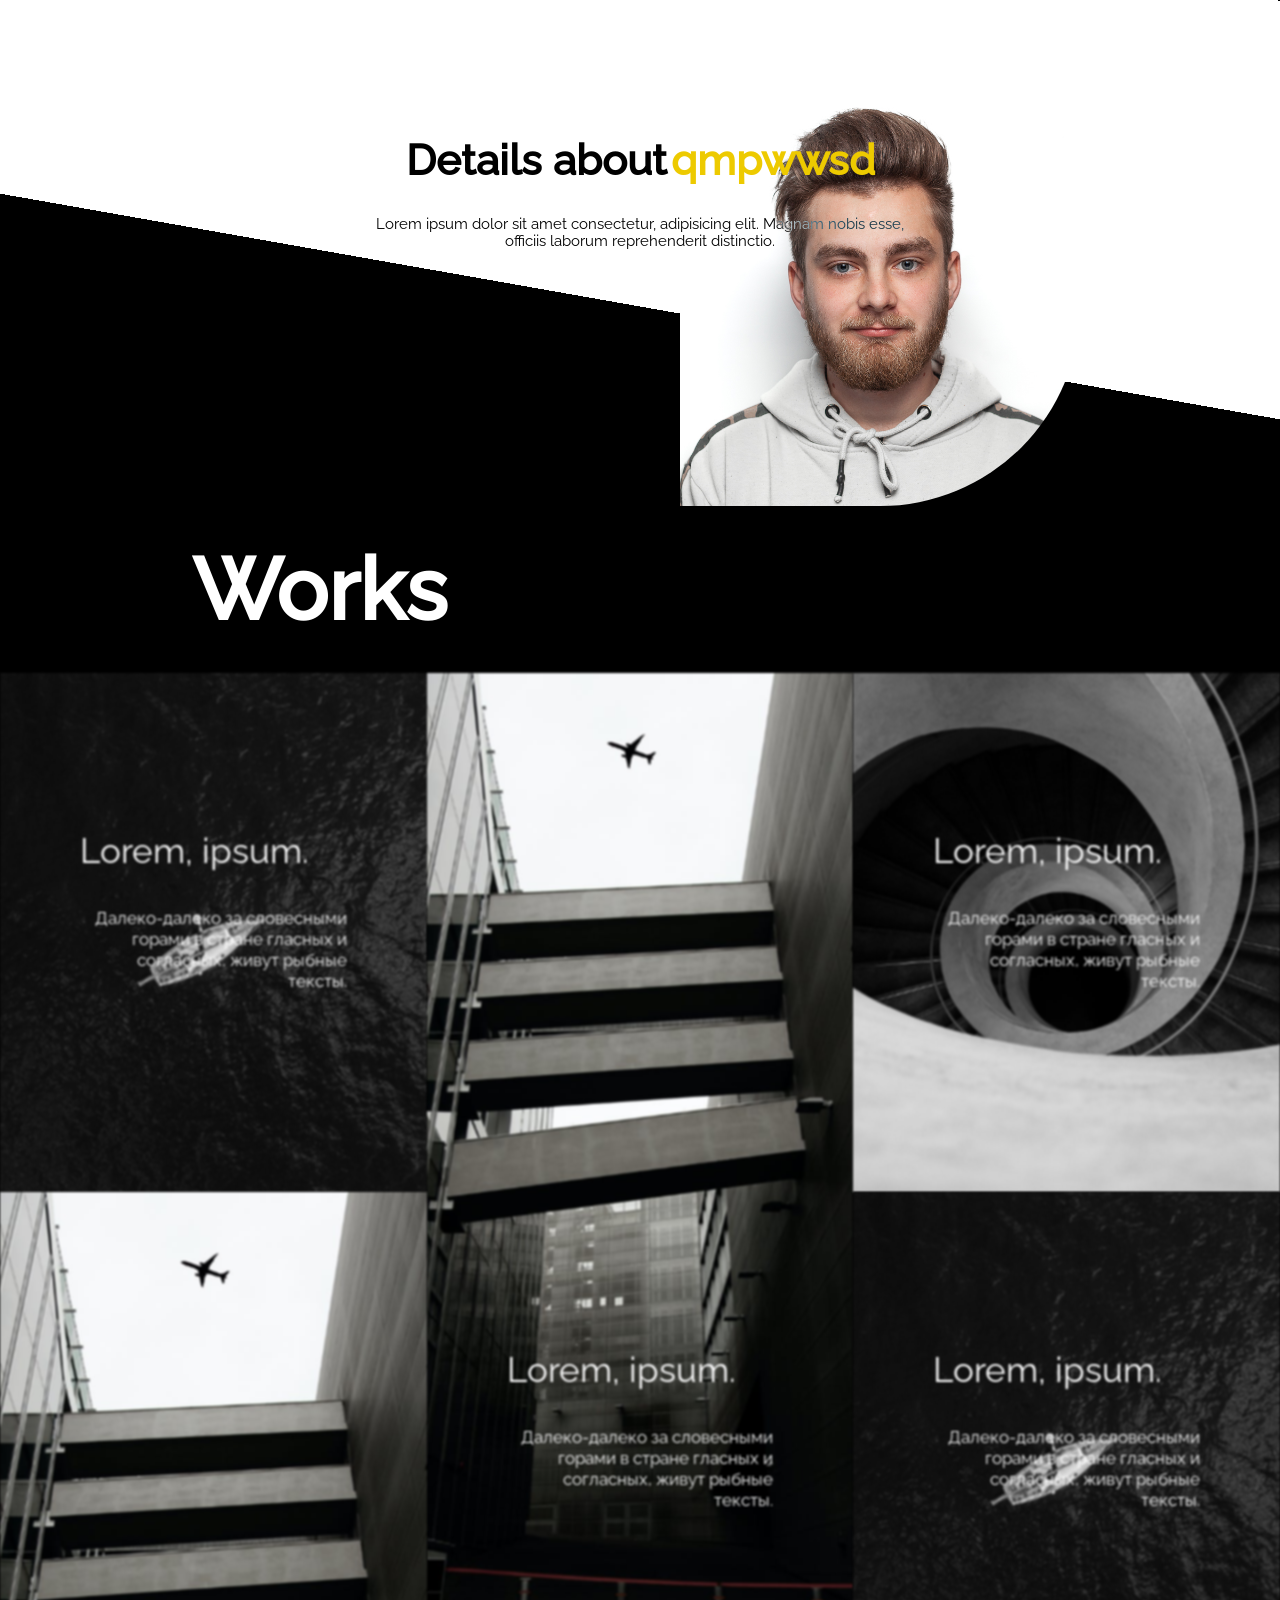
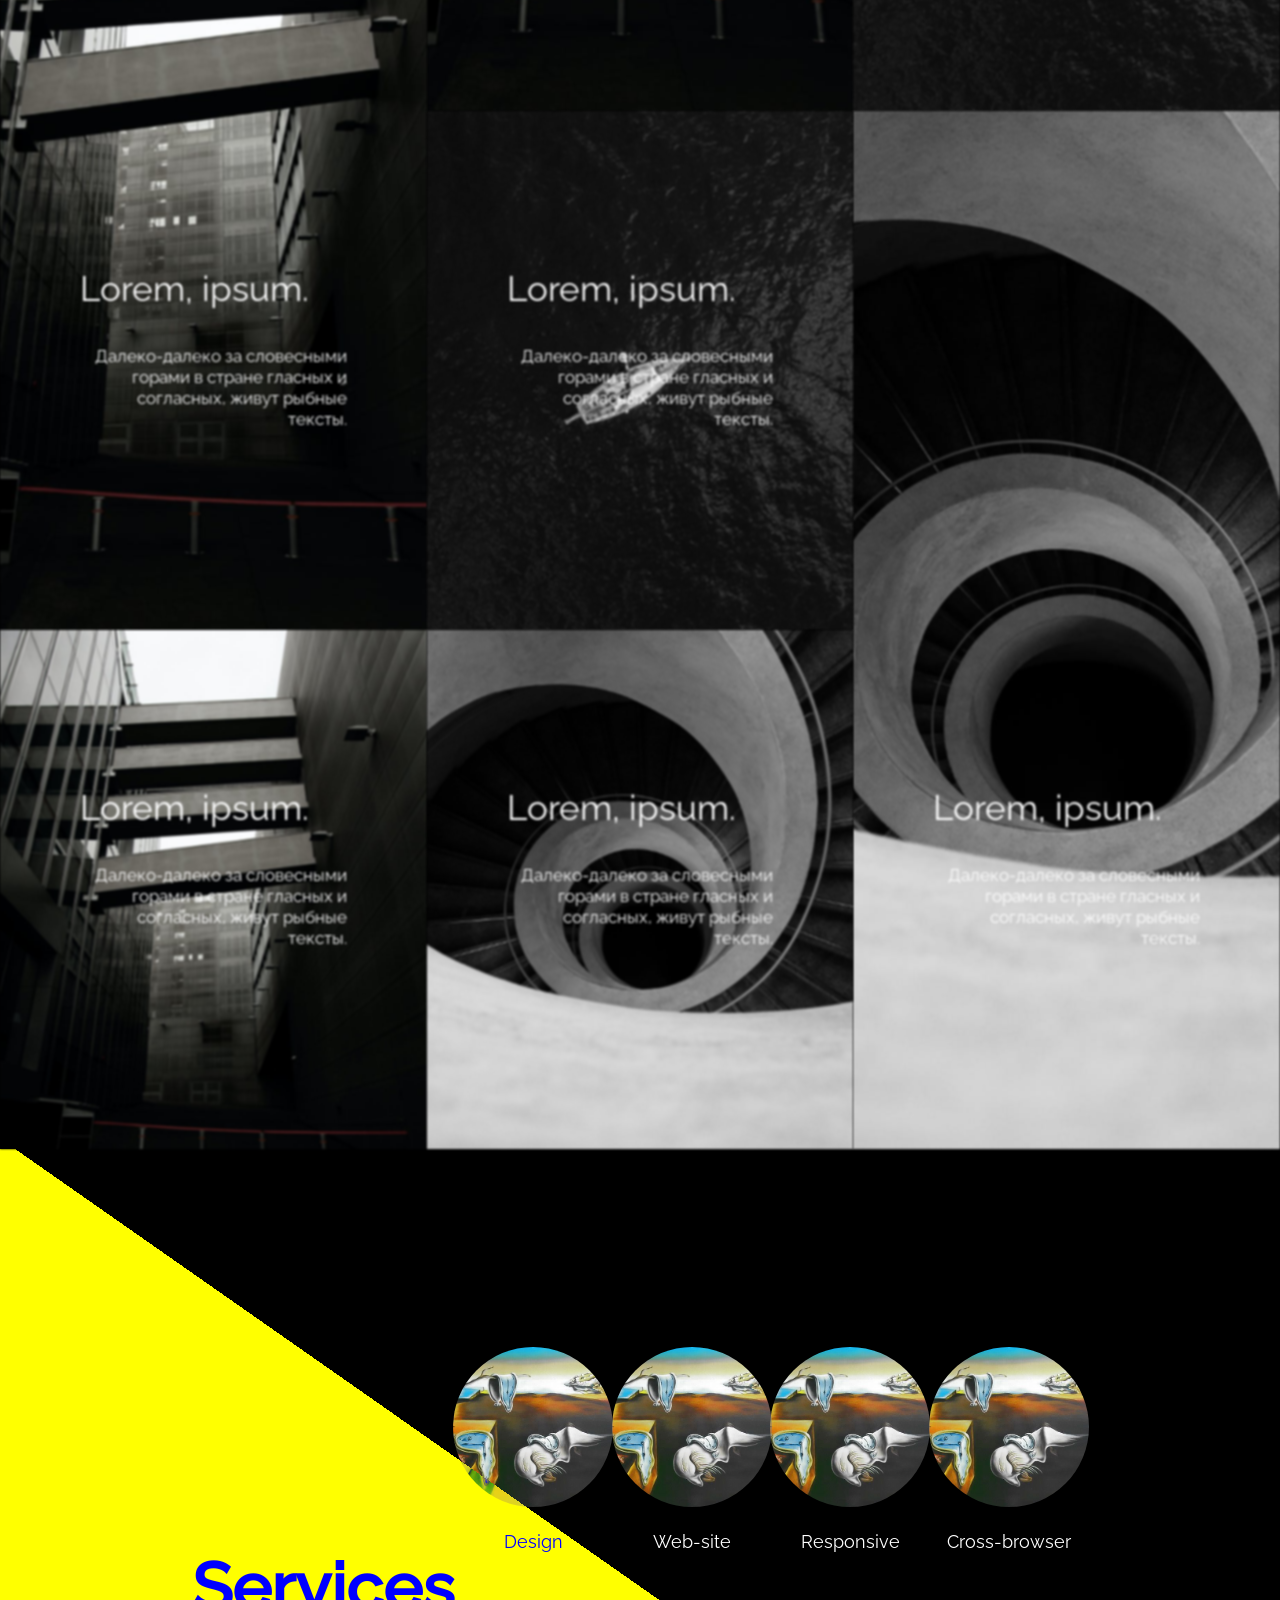
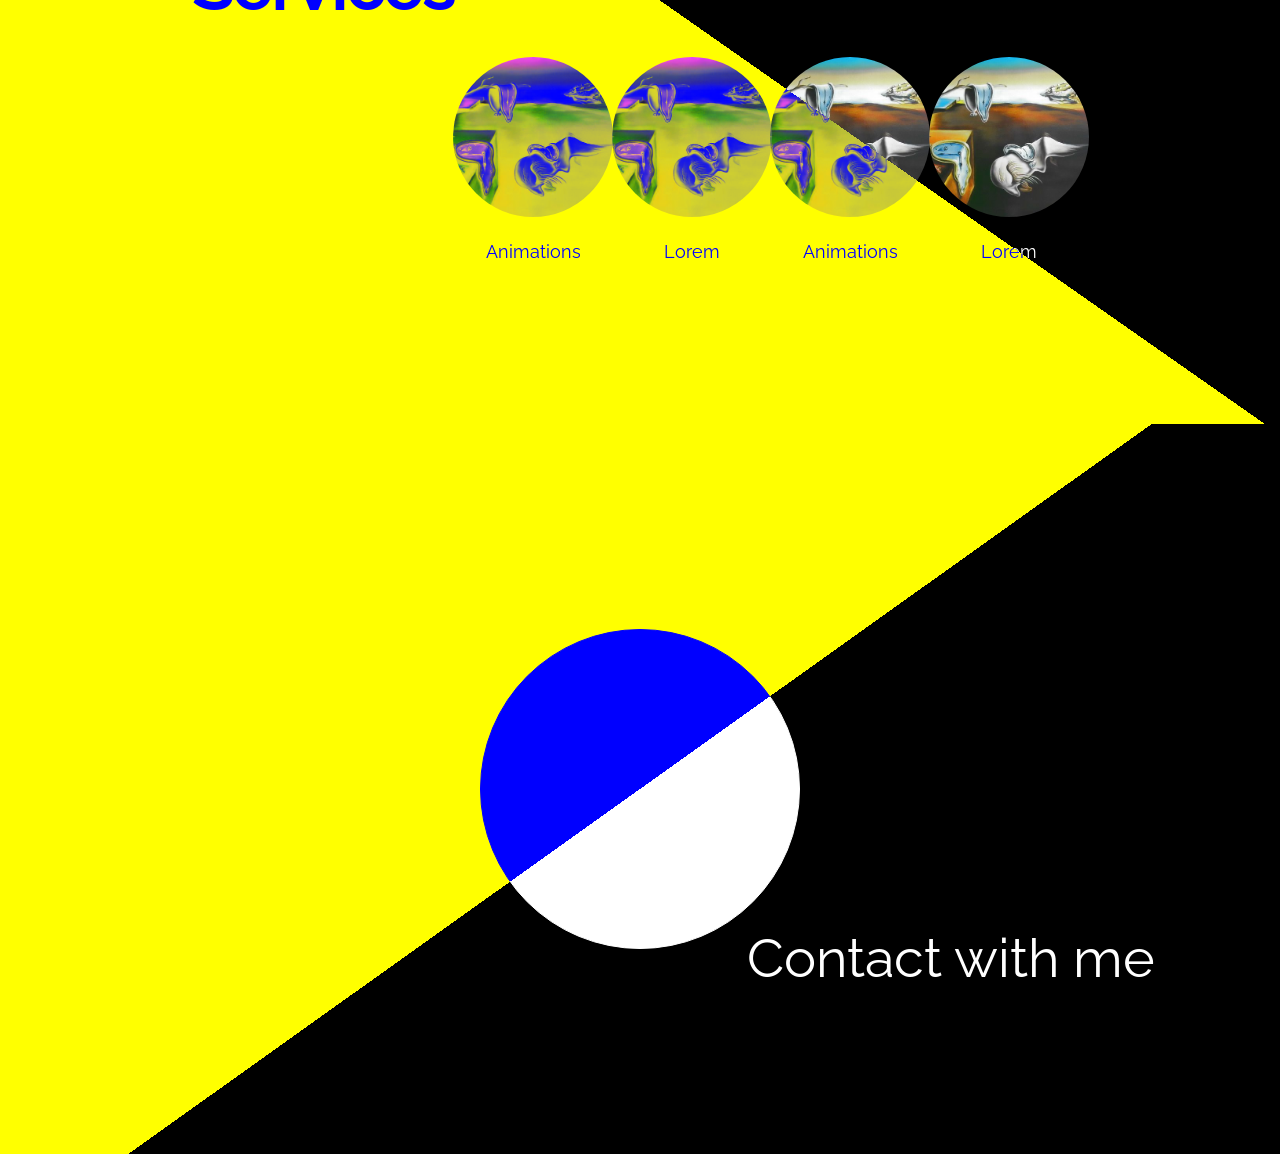
==== commit aaff9a71: "@1.2" ====
--- a/index.html
+++ b/index.html
@@ -1,284 +1,141 @@
 <!DOCTYPE html>
-<html lang="en">
+<html>
   <head>
-    <meta charset="UTF-8" />
-    <meta
-      name="viewport"
-      content="width=device-width, initial-scale=1, maximum-scale=2.0"
-    />
-    <title>Landing</title>
-    <link rel="stylesheet" href="css/style.min.css" />
+    <meta charset="UTF-8">
+    <meta http-equiv="X-UA-Compatible" content="IE=edge">
+    <meta name="viewport" content="width=device-width, initial-scale=1.0">
+    <title>Home</title>
+    <link rel="stylesheet" href="./css/main.min.css">
   </head>
   <body>
     <canvas></canvas>
-    <header id="header" class="header">
-      <nav role="navigation" class="main-navigation">
-        <a href="" class="main-navigation__logo">Qmpww</a>
-
-        <div class="menuToggle">
-          <input type="checkbox" />
-
-          <span></span>
-          <span></span>
-          <span></span>
-
-          <ul id="menu-navigation" class="main-navigation__wrapper">
-            <li class="main-navigation__item">
-              <a href="#" class="main-navigation__link">Home</a>
-            </li>
-            <li class="main-navigation__item">
-              <a href="#about-us" class="main-navigation__link">About</a>
-            </li>
-            <li class="main-navigation__item">
-              <a href="#portfolio" class="main-navigation__link">Portfolio</a>
-            </li>
-            <li class="main-navigation__item">
-              <a href="#services" class="main-navigation__link">Services</a>
-            </li>
-            <li class="main-navigation__item">
-              <a href="" class="main-navigation__link">Team</a>
-            </li>
-            <li class="main-navigation__item">
-              <a href="" class="main-navigation__link">Blog</a>
-            </li>
-            <li class="main-navigation__item">
-              <a href="#footer" class="main-navigation__link">Contact</a>
-            </li>
-          </ul>
+    <main class="main" id="main">
+      <section class="hero">
+        <div class="container hero--wrapper">
+          <h1 class="hero__title">.qmpwwsd<b class="insert">studio</b></h1>
         </div>
-      </nav>
-
-      <div class="header__wrapper">
-        <h1 class="header__title">.qmpwwstudio</h1>
-        <p class="header__description">
-          Lorem ipsum dolor sit amet, consectetur adipisicing elit. Dolores ex
-          ipsam natus nostrum odit sunt voluptatem. Accusantium, adipisci
-          labore? Quibusdam.
-        </p>
-        <a href="" class="header__link link">Read more</a>
-      </div>
-    </header>
-    <main class="main-section">
-      <section id="about-us" class="about panel" data-color="black">
-        <div class="about__wrapper">
-          <div class="about__picture">
-            <!--
-                                <img src="img/pexels-photo-2246249.jpeg" alt="">
-                -->
-          </div>
-          <div class="about__description">
-            <h2 class="title about__title">
-              This is <b class="nickname">qmpwwsd</b>
-            </h2>
-            <p class="about__context">
-              Lorem ipsum dolor sit amet, consectetur adipisicing elit. Beatae
-              cum deserunt dolores esse facere impedit minus nemo quod sequi
-              similique. Lorem ipsum dolor sit amet, consectetur adipisicing
-              elit. Consequuntur fuga inventore iusto quis recusandae ullam.
-            </p>
-            <a href="" class="about__link link">Read more</a>
+      </section>
+      <section class="about">
+        <div class="container about--wrapper">
+          <div class="about__img"></div>
+          <div class="about__description profile">
+            <h2 class="title profile__title">This is <b class="insert">qmpwwsd</b></h2>
+            <p class="profile__description">Далеко-далеко, за словесными горами в стране гласных и согласных живут рыбные тексты. Наш встретил решила скатился дал буквенных однажды страна там. Букв ты реторический залетают толку заглавных агентство семь рекламных над дорогу!</p><a class="hero__link link">Read more</a>
           </div>
         </div>
       </section>
-
-      <section class="more-about panel">
-        <div class="more-about__wrapper">
-          <h2 class="more-about__title">
-            Details about <b class="nickname">qmpwwsd</b>
-          </h2>
-          <p class="more-about__description">
-            Lorem ipsum dolor sit amet, consectetur adipisicing elit. Eligendi,
-            laboriosam?
-          </p>
-
-          <div class="more-about__item"></div>
+      <section class="more-about">
+        <div class="container more-about--wrapper">
+          <h2 class="title more-about__title">Details about <b class="insert">qmpwwsd</b></h2>
+          <p class="more-about__description">Lorem ipsum dolor sit amet consectetur, adipisicing elit. Magnam nobis esse, officiis laborum reprehenderit distinctio.</p>
+          <div class="more-about__img"></div>
         </div>
       </section>
-
-      <section id="portfolio" class="features panel">
-        <div class="features__wrapper">
-          <h2 class="features__title">Works</h2>
-          <div class="features__works works">
-            <a class="works__item work1">
-              <h3 class="works__title">Lorem ipsum dolor.</h3>
-              <p class="works__context">
-                Lorem ipsum dolor sit amet, consectetur adipisicing elit.
-                Numquam, quo.
-              </p>
-            </a>
-            <a class="works__item work2">
-              <h3 class="works__title">Lorem ipsum dolor.</h3>
-              <p class="works__context">
-                Lorem ipsum dolor sit amet, consectetur adipisicing elit.
-                Itaque, quis.
-              </p>
-            </a>
-            <a class="works__item work3">
-              <h3 class="works__title">Lorem ipsum dolor.</h3>
-              <p class="works__context">
-                Lorem ipsum dolor sit amet, consectetur adipisicing elit. Atque,
-                magni.
-              </p>
-            </a>
-            <a class="works__item work4">
-              <h3 class="works__title">Lorem ipsum dolor.</h3>
-              <p class="works__context">
-                Lorem ipsum dolor sit amet, consectetur adipisicing elit.
-                Aperiam, doloribus.
-              </p>
-            </a>
-            <a class="works__item work5">
-              <h3 class="works__title">Lorem ipsum dolor.</h3>
-              <p class="works__context">
-                Lorem ipsum dolor sit amet, consectetur adipisicing elit.
-                Maxime, natus?
-              </p>
-            </a>
-            <a class="works__item work6">
-              <h3 class="works__title">Lorem ipsum dolor.</h3>
-              <p class="works__context">
-                Lorem ipsum dolor sit amet, consectetur adipisicing elit.
-                Exercitationem, itaque?
-              </p>
-            </a>
-            <a class="works__item work7">
-              <h3 class="works__title">Lorem ipsum dolor.</h3>
-              <p class="works__context">
-                Lorem ipsum dolor sit amet, consectetur adipisicing elit.
-                Asperiores, molestias.
-              </p>
-            </a>
-            <a class="works__item work8">
-              <h3 class="works__title">Lorem ipsum dolor.</h3>
-              <p class="works__context">
-                Lorem ipsum dolor sit amet, consectetur adipisicing elit. Quasi,
-                saepe!
-              </p>
-            </a>
-            <a class="works__item work9">
-              <h3 class="works__title">Lorem ipsum dolor.</h3>
-              <p class="works__context">
-                Lorem ipsum dolor sit amet, consectetur adipisicing elit.
-                Maxime, recusandae.
-              </p>
-            </a>
+      <section class="portfolio">
+        <h2 class="portfolio__title">Works</h2>
+        <div class="portfolio__works works">
+          <div class="works__item work-1">
+            <h3 class="work__title">Lorem, ipsum.</h3>
+            <p class="work__description">Далеко-далеко за словесными горами в стране гласных и согласных, живут рыбные тексты.</p>
+          </div>
+          <div class="works__item work-2">
+            <h3 class="work__title">Lorem, ipsum.</h3>
+            <p class="work__description">Далеко-далеко за словесными горами в стране гласных и согласных, живут рыбные тексты.</p>
+          </div>
+          <div class="works__item work-3">
+            <h3 class="work__title">Lorem, ipsum.</h3>
+            <p class="work__description">Далеко-далеко за словесными горами в стране гласных и согласных, живут рыбные тексты.</p>
+          </div>
+          <div class="works__item work-4">
+            <h3 class="work__title">Lorem, ipsum.</h3>
+            <p class="work__description">Далеко-далеко за словесными горами в стране гласных и согласных, живут рыбные тексты.</p>
+          </div>
+          <div class="works__item work-5">
+            <h3 class="work__title">Lorem, ipsum.</h3>
+            <p class="work__description">Далеко-далеко за словесными горами в стране гласных и согласных, живут рыбные тексты.</p>
+          </div>
+          <div class="works__item work-6">
+            <h3 class="work__title">Lorem, ipsum.</h3>
+            <p class="work__description">Далеко-далеко за словесными горами в стране гласных и согласных, живут рыбные тексты.</p>
+          </div>
+          <div class="works__item work-7">
+            <h3 class="work__title">Lorem, ipsum.</h3>
+            <p class="work__description">Далеко-далеко за словесными горами в стране гласных и согласных, живут рыбные тексты.</p>
+          </div>
+          <div class="works__item work-8">
+            <h3 class="work__title">Lorem, ipsum.</h3>
+            <p class="work__description">Далеко-далеко за словесными горами в стране гласных и согласных, живут рыбные тексты.</p>
+          </div>
+          <div class="works__item work-9">
+            <h3 class="work__title">Lorem, ipsum.</h3>
+            <p class="work__description">Далеко-далеко за словесными горами в стране гласных и согласных, живут рыбные тексты.</p>
           </div>
         </div>
       </section>
-
-      <section id="services" class="services panel">
-        <div class="services__wrapper">
-          <h2 class="services__title">Services</h2>
+      <section class="services">
+        <div class="container services--wrapper">
+          <h2 class="title services__title">Services</h2>
           <ul class="services__box box-group">
-            <li class="box-group__item">
-              <div class="box-group__icon"></div>
-              <h3 class="box-group__title">Design</h3>
+            <li class="box-group__item"><span class="box-group__icon"></span>
+              <h3 class="box-group__caption">Design</h3>
             </li>
-            <li class="box-group__item">
-              <div class="box-group__icon"></div>
-              <h3 class="box-group__title">Web-site</h3>
+            <li class="box-group__item"><span class="box-group__icon"></span>
+              <h3 class="box-group__caption">Web-site</h3>
             </li>
-            <li class="box-group__item">
-              <div class="box-group__icon"></div>
-              <h3 class="box-group__title">Responsive</h3>
+            <li class="box-group__item"><span class="box-group__icon"></span>
+              <h3 class="box-group__caption">Responsive</h3>
             </li>
-            <li class="box-group__item">
-              <div class="box-group__icon"></div>
-              <h3 class="box-group__title">Cross-browser</h3>
+            <li class="box-group__item"><span class="box-group__icon"></span>
+              <h3 class="box-group__caption">Cross-browser</h3>
             </li>
-            <li class="box-group__item">
-              <div class="box-group__icon"></div>
-              <h3 class="box-group__title">Animations</h3>
+            <li class="box-group__item"><span class="box-group__icon"></span>
+              <h3 class="box-group__caption">Animations</h3>
             </li>
-            <li class="box-group__item">
-              <div class="box-group__icon"></div>
-              <h3 class="box-group__title">Lorem</h3>
+            <li class="box-group__item"><span class="box-group__icon"></span>
+              <h3 class="box-group__caption">Lorem</h3>
             </li>
-            <li class="box-group__item">
-              <div class="box-group__icon"></div>
-              <h3 class="box-group__title">Animations</h3>
+            <li class="box-group__item"><span class="box-group__icon"></span>
+              <h3 class="box-group__caption">Animations</h3>
             </li>
-            <li class="box-group__item">
-              <div class="box-group__icon"></div>
-              <h3 class="box-group__title">Lorem</h3>
+            <li class="box-group__item"><span class="box-group__icon"></span>
+              <h3 class="box-group__caption">Lorem</h3>
             </li>
           </ul>
         </div>
       </section>
     </main>
-
-    <footer id="footer" class="footer">
-      <div class="footer__wrapper">
+    <footer class="footer" id="footer">
+      <div class="container footer--wrapper">
         <h2 class="footer__title">Contact with me</h2>
-        <ul class="contact__box social-menu">
-          <li class="social-menu__item">
-            <a href="" class="social-menu__link facebook"></a>
-          </li>
-          <li class="social-menu__item">
-            <a href="" class="social-menu__link telegram"></a>
-          </li>
-          <li class="social-menu__item">
-            <a href="" class="social-menu__link instagram"></a>
-          </li>
-          <li class="social-menu__item">
-            <a href="" class="social-menu__link linkedin"></a>
-          </li>
+        <ul class="footer__menu social-menu">
+          <li class="social-menu__item"><a class="social-menu__link facebook">facebook
+                  <svg>
+                    <use xlink:href="/img/sprite.svg#facebook"></use>
+                  </svg></a></li>
+          <li class="social-menu__item"><a class="social-menu__link telegram">telegram
+                  <svg>
+                    <use xlink:href="/img/sprite.svg#telegram"></use>
+                  </svg></a></li>
+          <li class="social-menu__item"><a class="social-menu__link twitter">twitter
+                  <svg>
+                    <use xlink:href="/img/sprite.svg#twitter"></use>
+                  </svg></a></li>
+          <li class="social-menu__item"><a class="social-menu__link instagram">instagram
+                  <svg>
+                    <use xlink:href="/img/sprite.svg#instagram"></use>
+                  </svg></a></li>
+          <li class="social-menu__item"><a class="social-menu__link linkedin">linkedin
+                  <svg>
+                    <use xlink:href="/img/sprite.svg#linkedin"></use>
+                  </svg></a></li>
+          <li class="social-menu__item"><a class="social-menu__link github">github
+                  <svg>
+                    <use xlink:href="/img/sprite.svg#github"></use>
+                  </svg></a></li>
         </ul>
-        <!--            <form action="" name="contact" class="footer-form">
-                        <h3 class="footer-form__title">Smth</h3>
-                        <input type="text" name="email" placeholder="Enter your email:">
-                        <input type="number" name="phone" placeholder="Enter your phone number:">
-                        <button type="submit">Submit</button>
-                    </form>-->
-
-        <div class="footerLince"></div>
       </div>
+      <div class="footer__linse"></div>
     </footer>
-
-    <a class="arrowUp" href="#">^</a>
-
-    <script src="js/common.js"></script>
-    <!--group__item
-<script src="https://cdnjs.cloudflare.com/ajax/libs/jquery/3.3.1/jquery.min.js"></script>
-<script type="text/javascript" src="/googleapis.com/ajax/libs/jquery/1.10.1/jquery.min.js"></script>
--->
-    <script src="js/canvas.js"></script>
-    <!--
-<script src="js/slider.js"></script>
-<script src="js/sliderComments.js"></script>-->
-
-    <!--
-<script>
-    $(window).scroll(function() {
-
-        // selectors
-        let $window = $(window),
-            $body = $('body'),
-            $panel = $('.panel');
-
-        // Change 33% earlier than scroll position so colour is there when you arrive.
-        let scroll = $window.scrollTop() + ($window.height() / 3);
-
-        $panel.each(function () {
-            let $this = $(this);
-
-            // if position is within range of this panel.
-            // So position of (position of top of div <= scroll position) && (position of bottom of div > scroll position).
-            // Remember we set the scroll to 33% earlier in scroll let.
-            if ($this.position().top <= scroll && $this.position().top + $this.height() > scroll) {
-
-                // Remove all classes on body with color-
-                $body.removeClass(function (index, css) {
-                    return (css.match (/(^|\s)color-\S+/g) || []).join(' ');
-                });
-
-                // Add class of currently active div
-                $body.addClass('color-' + $(this).data('color'));
-            }
-        });
-
-    }).scroll();
-</script>
--->
+    <script src="./js/script.js"></script>
   </body>
-</html>
+</html>
--- a/css/main.min.css
+++ b/css/main.min.css
@@ -0,0 +1,2 @@
+a,abbr,acronym,address,applet,article,aside,audio,b,big,blockquote,body,canvas,caption,center,cite,code,dd,del,details,dfn,div,dl,dt,em,embed,fieldset,figcaption,figure,footer,form,h1,h2,h3,h4,h5,h6,header,hgroup,html,i,iframe,img,ins,kbd,label,legend,li,mark,menu,nav,object,ol,output,p,pre,q,ruby,s,samp,section,small,span,strike,strong,sub,summary,sup,table,tbody,td,tfoot,th,thead,time,tr,tt,u,ul,var,video{margin:0;padding:0;border:0;font-size:100%;font:inherit;vertical-align:baseline}article,aside,details,figcaption,figure,footer,header,hgroup,menu,nav,section{display:block}body{line-height:1}ol,ul{list-style:none}blockquote,q{quotes:none}blockquote:after,blockquote:before,q:after,q:before{content:'';content:none}table{border-collapse:collapse;border-spacing:0}*,:after,:before{margin:0;padding:0;-webkit-box-sizing:border-box;box-sizing:border-box}body,html{margin:0;padding:0;font-family:Raleway;overflow-x:hidden;position:relative;background-color:#000;color:#fff}a{color:#000;-webkit-transition:color .3s ease-in-out;transition:color .3s ease-in-out;text-decoration:none}a:hover{color:#fff}strong{font-weight:700}canvas{position:fixed;z-index:1}main{position:relative;z-index:5}.container{width:70%;margin:0 auto;display:-webkit-box;display:-ms-flexbox;display:flex}.title{font-weight:700}.insert{font-weight:800;color:#edca00;margin-left:.25rem}.link{font-size:calc(.5rem + .75vw);line-height:calc(.75rem + .75vw);text-align:center;width:15rem;padding:1.25rem 2rem;border:1px solid #edca00;color:#edca00;-webkit-transition:.3s ease-in-out;transition:.3s ease-in-out}.link:active,.link:focus,.link:hover{cursor:pointer;background-color:rgba(237,202,0,.5);color:#fff}.section{display:-webkit-box;display:-ms-flexbox;display:flex;-webkit-box-pack:center;-ms-flex-pack:center;justify-content:center;-webkit-box-align:center;-ms-flex-align:center;align-items:center;padding:20%;font-size:2rem;line-height:3rem;text-align:center;min-height:100vh}.section:nth-child(even){background-color:#000;color:#fff}.btn{display:-webkit-box;display:-ms-flexbox;display:flex;-webkit-box-pack:center;-ms-flex-pack:center;justify-content:center;-webkit-box-align:center;-ms-flex-align:center;align-items:center;text-align:center;border:none;padding:1rem 1.5rem;border-radius:3px;font-size:calc(.25rem + .75vw);background-color:transparent;font-family:NewYork}.btn--color{background-color:#ff0043;color:#fff}.main-color{color:#ff0043;font-style:italic}.header{display:-webkit-box;display:-ms-flexbox;display:flex;-webkit-box-pack:space-evenly;-ms-flex-pack:space-evenly;justify-content:space-evenly;width:100%;-webkit-box-align:center;-ms-flex-align:center;align-items:center;padding:1.5% 5%;margin:0 auto;background-color:#ff0043}.logo{display:-webkit-box;display:-ms-flexbox;display:flex;-webkit-box-pack:center;-ms-flex-pack:center;justify-content:center;-webkit-box-align:center;-ms-flex-align:center;align-items:center;width:5rem}.logo__link{display:-webkit-box;display:-ms-flexbox;display:flex;-webkit-box-orient:vertical;-webkit-box-direction:normal;-ms-flex-direction:column;flex-direction:column;-webkit-box-pack:center;-ms-flex-pack:center;justify-content:center;width:100%;overflow:hidden;height:3.5vh}.logo__link img,.logo__link svg{width:100%;height:100%;-o-object-fit:cover;object-fit:cover}.logo__caption{display:-webkit-box;display:-ms-flexbox;display:flex;font-size:calc(.25rem + 1vw);width:100%;letter-spacing:1.5px;color:#ff0043;font-weight:700}.logo__caption--bottom{-webkit-box-pack:end;-ms-flex-pack:end;justify-content:flex-end;text-align:right}.navigation{width:45%;display:-webkit-box;display:-ms-flexbox;display:flex;margin:0 auto 0 2.5%}.navigation__inner{display:-webkit-box;display:-ms-flexbox;display:flex;width:100%;padding:1rem 0;-webkit-box-pack:justify;-ms-flex-pack:justify;justify-content:space-between}.navigation__item{display:-webkit-box;display:-ms-flexbox;display:flex;width:100%;-webkit-box-pack:center;-ms-flex-pack:center;justify-content:center;-webkit-box-align:center;-ms-flex-align:center;align-items:center}.navigation__link{display:-webkit-box;display:-ms-flexbox;display:flex;-webkit-box-pack:center;-ms-flex-pack:center;justify-content:center;-webkit-box-align:center;-ms-flex-align:center;align-items:center;width:100%;padding:1rem;font-size:calc(.25rem + 1vw)}.login-panel{display:-webkit-box;display:-ms-flexbox;display:flex;-webkit-box-align:center;-ms-flex-align:center;align-items:center;-webkit-box-pack:justify;-ms-flex-pack:justify;justify-content:space-between}.login-panel__item:first-child{margin-right:.25rem}.choose-language{display:-webkit-box;display:-ms-flexbox;display:flex;-webkit-box-pack:justify;-ms-flex-pack:justify;justify-content:space-between;-webkit-box-align:center;-ms-flex-align:center;align-items:center;width:7.5%}.choose-language__item{display:-webkit-box;display:-ms-flexbox;display:flex;font-size:1.25rem;border:none;background-color:transparent;position:relative;color:#fff;text-align:center;-webkit-box-pack:center;-ms-flex-pack:center;justify-content:center;-webkit-box-align:center;-ms-flex-align:center;align-items:center;padding:0 .5rem;-webkit-transition:.3s ease-in-out;transition:.3s ease-in-out}.choose-language__item:hover{cursor:pointer;color:#354a03}.choose-language__item:nth-child(2n){border-left:1px solid #fff;border-right:1px solid #fff}@media screen and (max-width:1366px){.choose-language{width:10%}}@media screen and (max-width:1224px){.choose-language{width:12.5%}}@media screen and (max-width:1024px){.choose-language{width:17.5%}}@media screen and (max-width:768px){.choose-language{width:30%}.choose-language__item{width:calc(100% / 3)}}.hero{width:100%;min-height:100vh;padding:5% 0;background-attachment:fixed;position:relative;display:-webkit-box;display:-ms-flexbox;display:flex;z-index:2}.hero--wrapper{display:-webkit-box;display:-ms-flexbox;display:flex;-webkit-box-orient:vertical;-webkit-box-direction:normal;-ms-flex-direction:column;flex-direction:column;-webkit-box-pack:space-evenly;-ms-flex-pack:space-evenly;justify-content:space-evenly}.hero__title{width:100%;text-align:center;font-size:calc(7.5rem + .5vw);line-height:calc(8rem + .5vw)}.hero__description{width:50%;font-size:calc(.5rem + .75vw);line-height:calc(.75rem + .75vw);text-align:justify}.hero__btn{width:50%;margin-top:15%}.hero__img{overflow:hidden}.hero__img img{-o-object-fit:cover;object-fit:cover;width:100%;height:100%}.about{width:100%;margin:0 auto;background:linear-gradient(-155deg,transparent 50%,#fff 50%);display:-webkit-box;display:-ms-flexbox;display:flex;padding:10% 0}.about--wrapper{-webkit-box-pack:center;-ms-flex-pack:center;justify-content:center;-webkit-box-align:center;-ms-flex-align:center;align-items:center}.about__description{display:-webkit-box;display:-ms-flexbox;display:flex;-webkit-box-orient:vertical;-webkit-box-direction:normal;-ms-flex-direction:column;flex-direction:column;-ms-flex-pack:distribute;justify-content:space-around;width:100%;padding:5%;text-align:right;-webkit-box-align:end;-ms-flex-align:end;align-items:flex-end;mix-blend-mode:difference}.about__img{width:55rem;height:32.5rem;background-image:url(../img/aboutus.jpg);background-position:center;background-size:100%;background-repeat:no-repeat;border-radius:50%;-webkit-transition:background 1s;transition:background 1s}.about__img:hover{background-size:110%;-webkit-transition:background 1s;transition:background 1s}.profile__title{font-size:calc(2.5rem + .75vw);line-height:calc(2.75rem + .75vw);width:100%}.profile__description{padding:5rem 0;font-size:calc(.5rem + .75vw);line-height:calc(.75rem + .75vw);width:100%}.more-about{width:100%;margin:0 auto;background:linear-gradient(10deg,transparent 50%,#fff 50%);display:-webkit-box;display:-ms-flexbox;display:flex;position:relative;padding:2.5% 0}.more-about--wrapper{padding:0 0 15%;-webkit-box-orient:vertical;-webkit-box-direction:normal;-ms-flex-direction:column;flex-direction:column;-webkit-box-align:center;-ms-flex-align:center;align-items:center}.more-about__title{font-size:calc(2rem + .75vw);line-height:calc(2.25rem + .75vw);display:-webkit-box;display:-ms-flexbox;display:flex;z-index:2;color:#000}.more-about__description{padding:2rem 0;z-index:2;mix-blend-mode:difference;width:60%;text-align:center;font-size:calc(.35rem + .75vw);line-height:calc(.5rem + .75vw)}.more-about__img{background-image:url(../img/me.jpg);background-position:center;background-repeat:no-repeat;background-size:cover;position:absolute;width:25rem;height:25rem;border-radius:50%;border-bottom-left-radius:initial;border-top-right-radius:initial;top:50%;right:0;-webkit-transform:translate(-50%,-50%);transform:translate(-50%,-50%);z-index:1;-webkit-transition:1s;transition:1s}.portfolio{width:100%;margin:0 auto;display:-webkit-box;display:-ms-flexbox;display:flex;-webkit-box-orient:vertical;-webkit-box-direction:normal;-ms-flex-direction:column;flex-direction:column}.portfolio__title{width:70%;margin:0 auto;font-weight:700;font-size:calc(5rem + .5vw);line-height:calc(6rem + .5vw);padding:2.5% 0}.works{width:100%;display:grid;grid-template-columns:repeat(3,auto);-webkit-box-pack:center;-ms-flex-pack:center;justify-content:center;-webkit-box-align:center;-ms-flex-align:center;align-items:center}.works__item{width:100%;height:100%;padding:10rem 5rem;opacity:0;-webkit-transition:.3s ease-in-out;transition:.3s ease-in-out;background-image:url(../img/pexels-photo-1586144.jpeg);background-size:cover;background-repeat:no-repeat;background-position:center;cursor:none;-webkit-filter:blur(1px);filter:blur(1px);display:-webkit-box;display:-ms-flexbox;display:flex;-webkit-box-orient:vertical;-webkit-box-direction:normal;-ms-flex-direction:column;flex-direction:column;-webkit-box-pack:end;-ms-flex-pack:end;justify-content:flex-end}.works__item--show{opacity:1}.works__item:hover{-webkit-filter:grayscale(0);filter:grayscale(0);color:red;z-index:1}.works__item:nth-child(even){background-image:url(../img/pexels-photo-2228152.jpeg)}.works__item:nth-child(3n){background-image:url(../img/pexels-photo-5091791.jpeg)}.work__title{font-size:calc(2rem + .25vw);line-height:calc(2rem + .25vw);width:100%}.work__description{padding:2.5rem 0;text-align:right;font-size:calc(.5rem + .7vw);line-height:calc(.75rem + .7vw);width:100%}.work-2{grid-column:2/3;grid-row:1/3}.work-4{grid-column:1/2;grid-row:2/4}.work-6{grid-column:3/4;grid-row:3/5}.services{width:100%;background-image:linear-gradient(35deg,#ff0 50%,transparent 50%);display:-webkit-box;display:-ms-flexbox;display:flex;-webkit-box-align:center;-ms-flex-align:center;align-items:center;padding:10% 0}.services--wrapper{-webkit-box-pack:justify;-ms-flex-pack:justify;justify-content:space-between;-webkit-box-align:center;-ms-flex-align:center;align-items:center}.services__title{font-size:calc(3.5rem + .75vw);line-height:calc(3.75rem + .75vw);mix-blend-mode:difference}.box-group{display:-webkit-box;display:-ms-flexbox;display:flex;width:100%;-ms-flex-wrap:wrap;flex-wrap:wrap;list-style:none;text-align:center;mix-blend-mode:difference}.box-group__item{display:-webkit-box;display:-ms-flexbox;display:flex;-webkit-box-orient:vertical;-webkit-box-direction:normal;-ms-flex-direction:column;flex-direction:column;-webkit-box-align:center;-ms-flex-align:center;align-items:center;padding:2.5rem 0;width:25%;opacity:0;-webkit-transform:translateY(30px);transform:translateY(30px);height:auto;-webkit-transition:.3s ease-in-out;transition:.3s ease-in-out;mix-blend-mode:exclusion}.box-group__item--show{opacity:1}.box-group__icon{background-position:center;background-size:135%;background-repeat:no-repeat;width:10rem;height:10rem;border-radius:50%;background-image:url(../img/service.jpg);-webkit-transition:1s;transition:1s}.box-group__icon:hover{-webkit-transform:scale(1.2);transform:scale(1.2);background-size:150%}.box-group__caption{font-size:calc(.5rem + .75vw);line-height:calc(.75rem + .75vw);padding:1.5rem 0}.footer{width:100%;padding:10% 0;background-image:linear-gradient(-35.5deg,transparent 50%,#ff0 50%);display:-webkit-box;display:-ms-flexbox;display:flex;-webkit-box-align:center;-ms-flex-align:center;align-items:center;position:relative;z-index:5}.footer--wrapper{height:100%;-webkit-box-pack:center;-ms-flex-pack:center;justify-content:center;-webkit-box-align:center;-ms-flex-align:center;align-items:center;-webkit-box-orient:vertical;-webkit-box-direction:reverse;-ms-flex-direction:column-reverse;flex-direction:column-reverse;padding:2.5% 0}.footer__title{width:100%;text-align:right;-webkit-transform:translateX(7.5%);transform:translateX(7.5%);font-size:calc(3rem + .5vw);line-height:calc(4rem + .5vw)}.footer__linse{display:block;border-radius:50%;background-color:#fff;width:20rem;height:20rem;position:absolute;top:50%;left:50%;-webkit-transform:translate(-50%,-50%);transform:translate(-50%,-50%);border:1px solid #fff;pointer-events:none;mix-blend-mode:difference}.social-menu{display:-webkit-box;display:-ms-flexbox;display:flex;padding:10% 0;-webkit-box-pack:center;-ms-flex-pack:center;justify-content:center;-webkit-box-align:center;-ms-flex-align:center;align-items:center;mix-blend-mode:exclusion}.social-menu__link{display:-webkit-box;display:-ms-flexbox;display:flex;font-size:0;-webkit-transition:.3s ease-in-out;transition:.3s ease-in-out;border-radius:50%;opacity:0;width:10rem;height:10rem;margin:0 1.5rem}.social-menu__link>svg{border-radius:50%;width:100%;-webkit-transform:scale(1);transform:scale(1);background-color:#ff0043}.social-menu__link:hover{cursor:pointer;opacity:1;-webkit-transform:scale(1.25);transform:scale(1.25)}.social-menu__link:hover .footer__linse{-webkit-transform:scale(1.5);transform:scale(1.5)}@font-face{font-family:Graphik;src:url(../fonts/Graphik-Bold.woff2) format("woff2"),url(../fonts/Graphik-Bold.woff) format("woff");font-weight:700;font-display:swap;font-style:normal}@font-face{font-family:Graphik;src:url(../fonts/Graphik-Medium.woff2) format("woff2"),url(../fonts/Graphik-Medium.woff) format("woff");font-weight:500;font-display:swap;font-style:normal}@font-face{font-family:Graphik;src:url(../fonts/Graphik-Regular.woff2) format("woff2"),url(../fonts/Graphik-Regular.woff) format("woff");font-weight:400;font-display:swap;font-style:normal}@font-face{font-family:Montserrat;src:url(../fonts/Montserrat-ExtraBold.woff2) format("woff2"),url(../fonts/Montserrat-ExtraBold.woff) format("woff");font-weight:700;font-display:swap;font-style:normal}@font-face{font-family:Montserrat;src:url(../fonts/Montserrat-Light.woff2) format("woff2"),url(../fonts/Montserrat-Light.woff) format("woff");font-weight:300;font-display:swap;font-style:normal}@font-face{font-family:Montserrat;src:url(../fonts/Montserrat-Medium.woff2) format("woff2"),url(../fonts/Montserrat-Medium.woff) format("woff");font-weight:500;font-display:swap;font-style:normal}@font-face{font-family:Raleway;src:url(../fonts/Raleway-Italic-VariableFont_wght.woff2) format("woff2"),url(../fonts/Raleway-Italic-VariableFont_wght.woff) format("woff");font-weight:400;font-display:swap;font-style:normal}@font-face{font-family:Raleway;src:url(../fonts/Raleway-Medium.woff2) format("woff2"),url(../fonts/Raleway-Medium.woff) format("woff");font-weight:500;font-display:swap;font-style:normal}@font-face{font-family:Raleway;src:url(../fonts/Raleway-VariableFont_wght.woff2) format("woff2"),url(../fonts/Raleway-VariableFont_wght.woff) format("woff");font-weight:400;font-display:swap;font-style:normal}
+/*# sourceMappingURL=main.min.css.map */
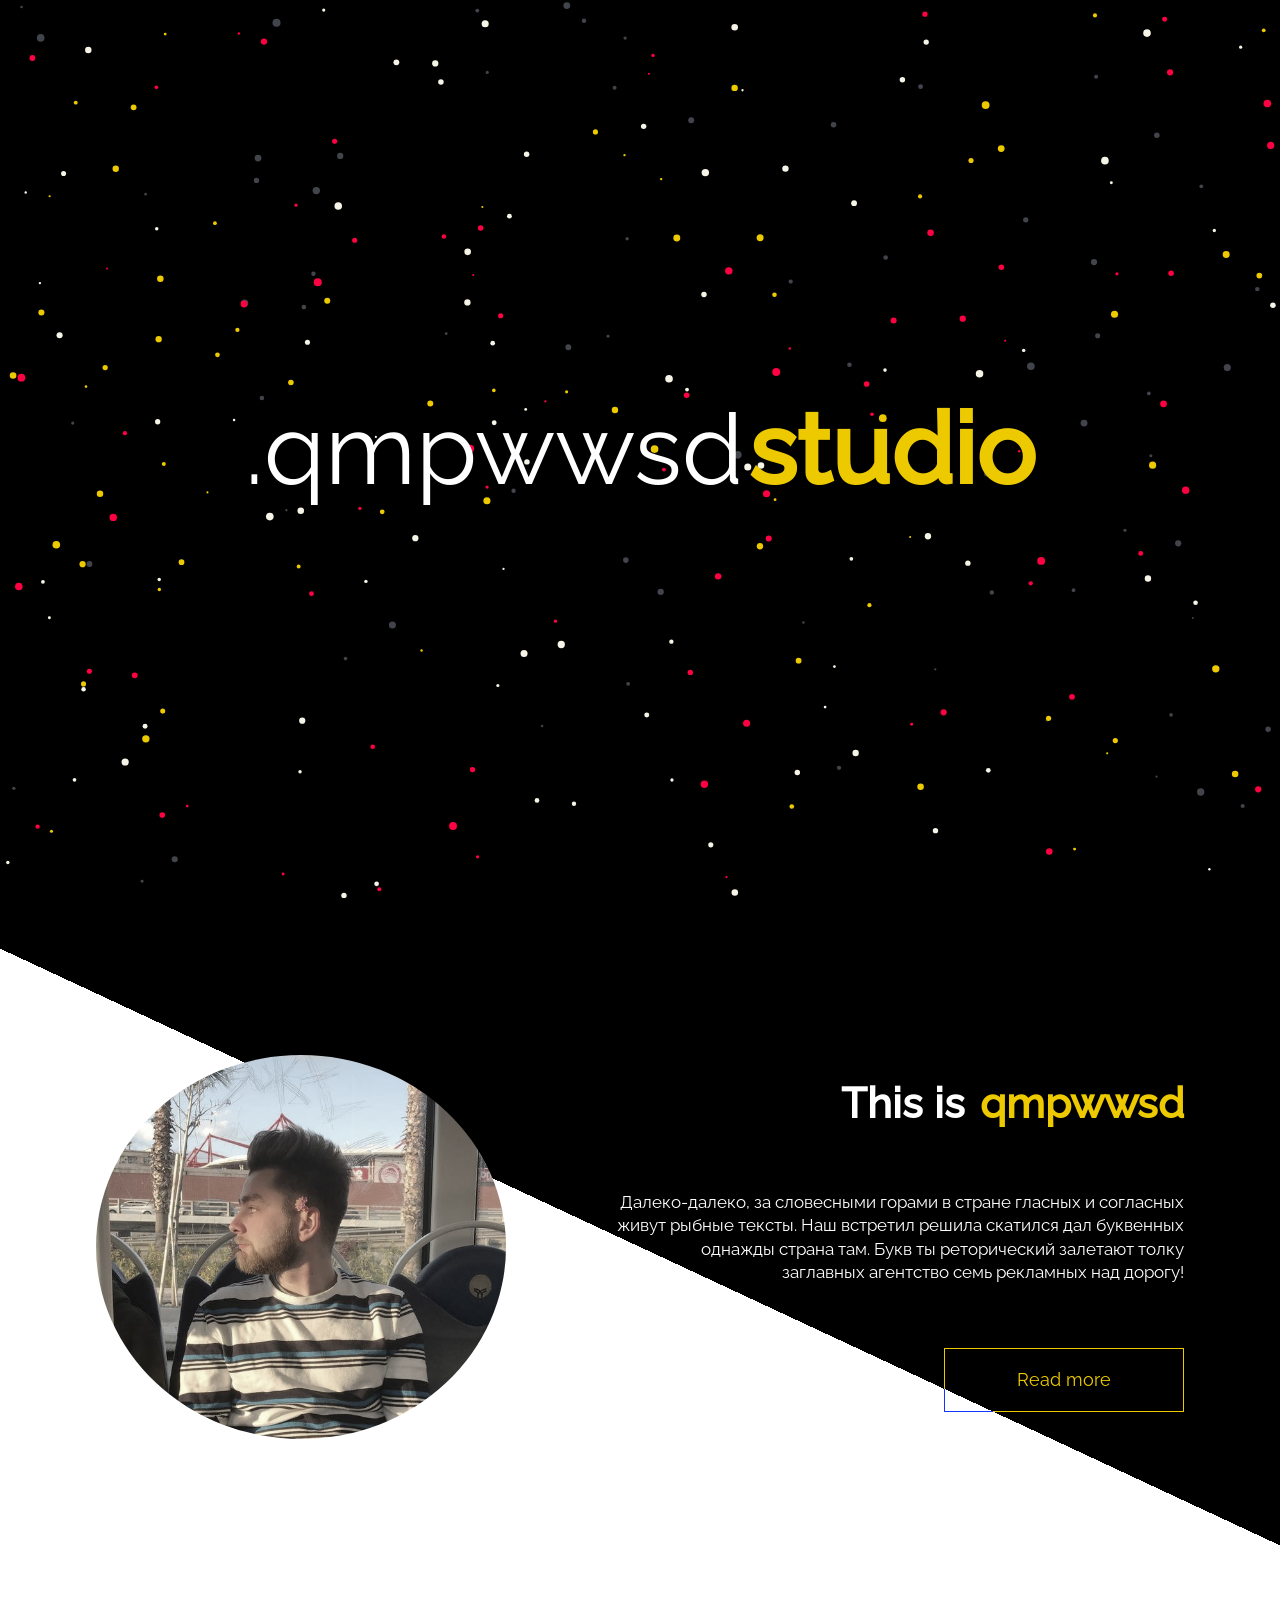
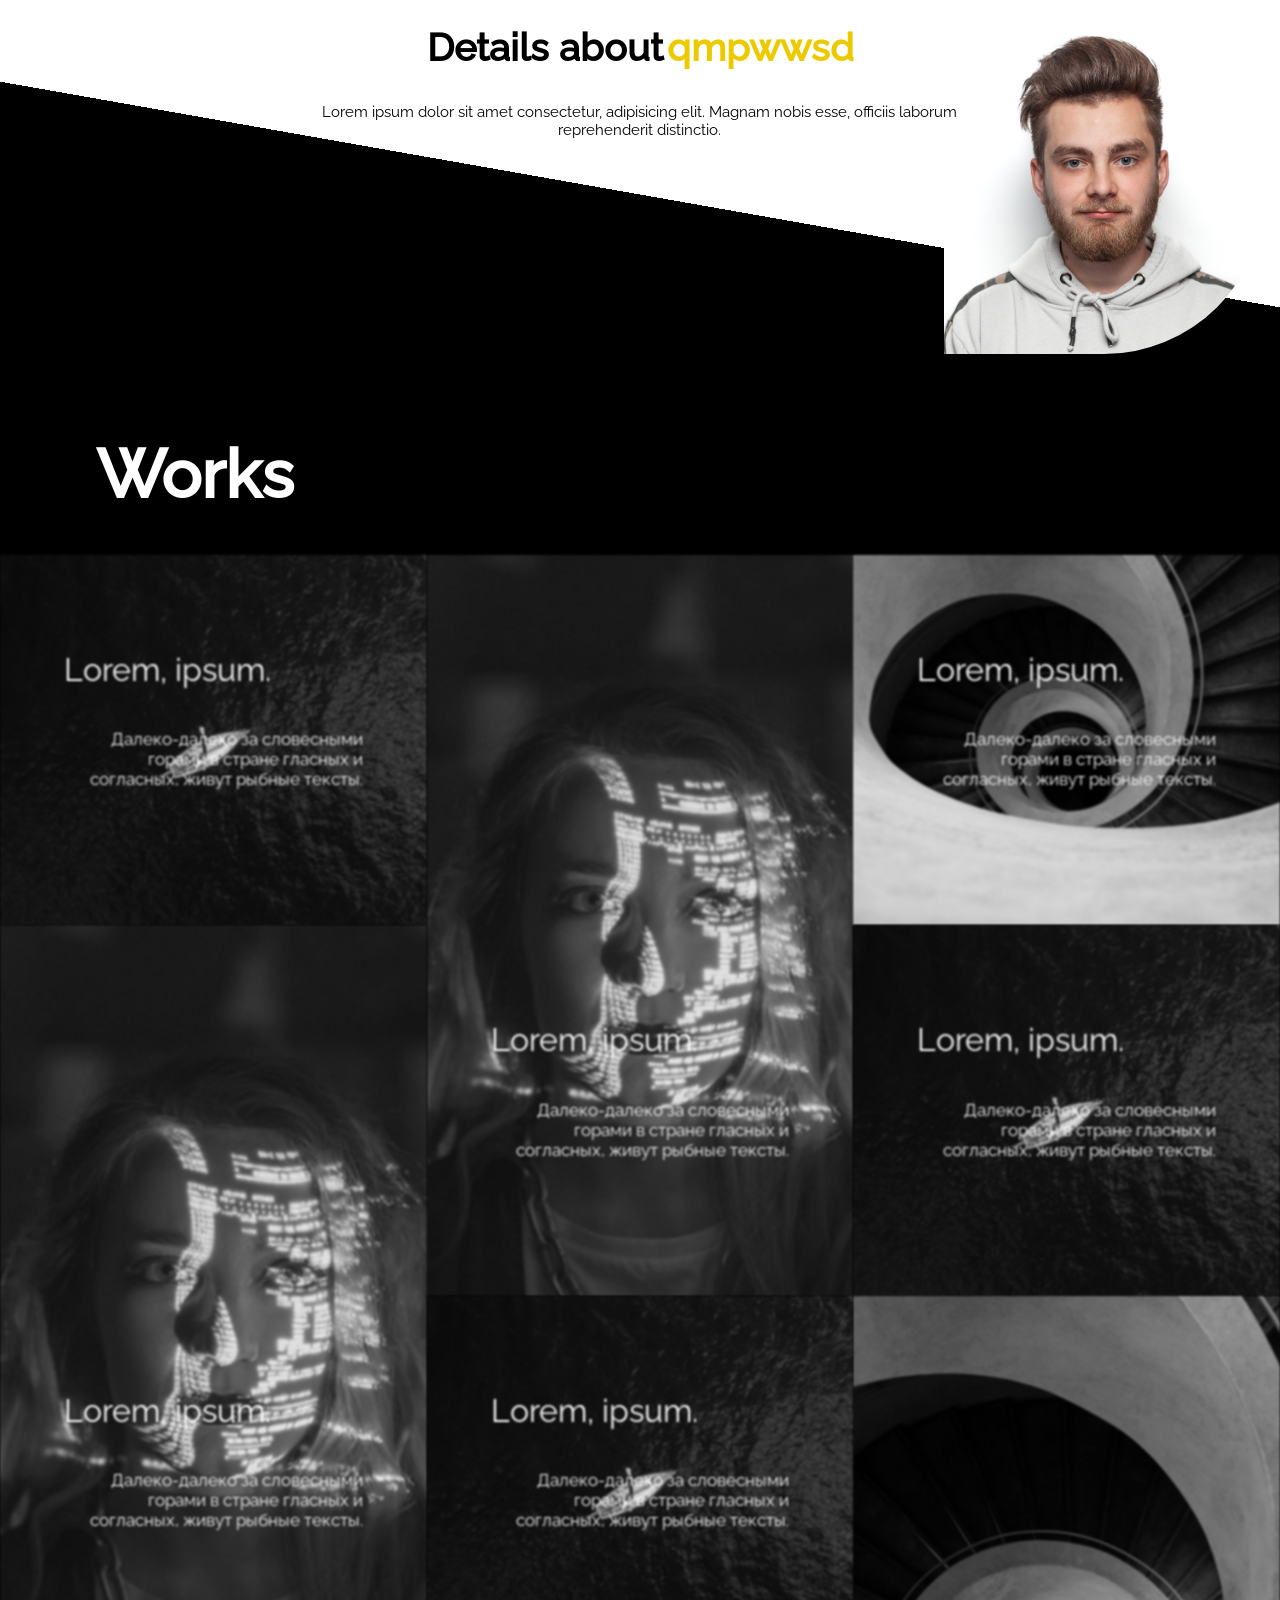
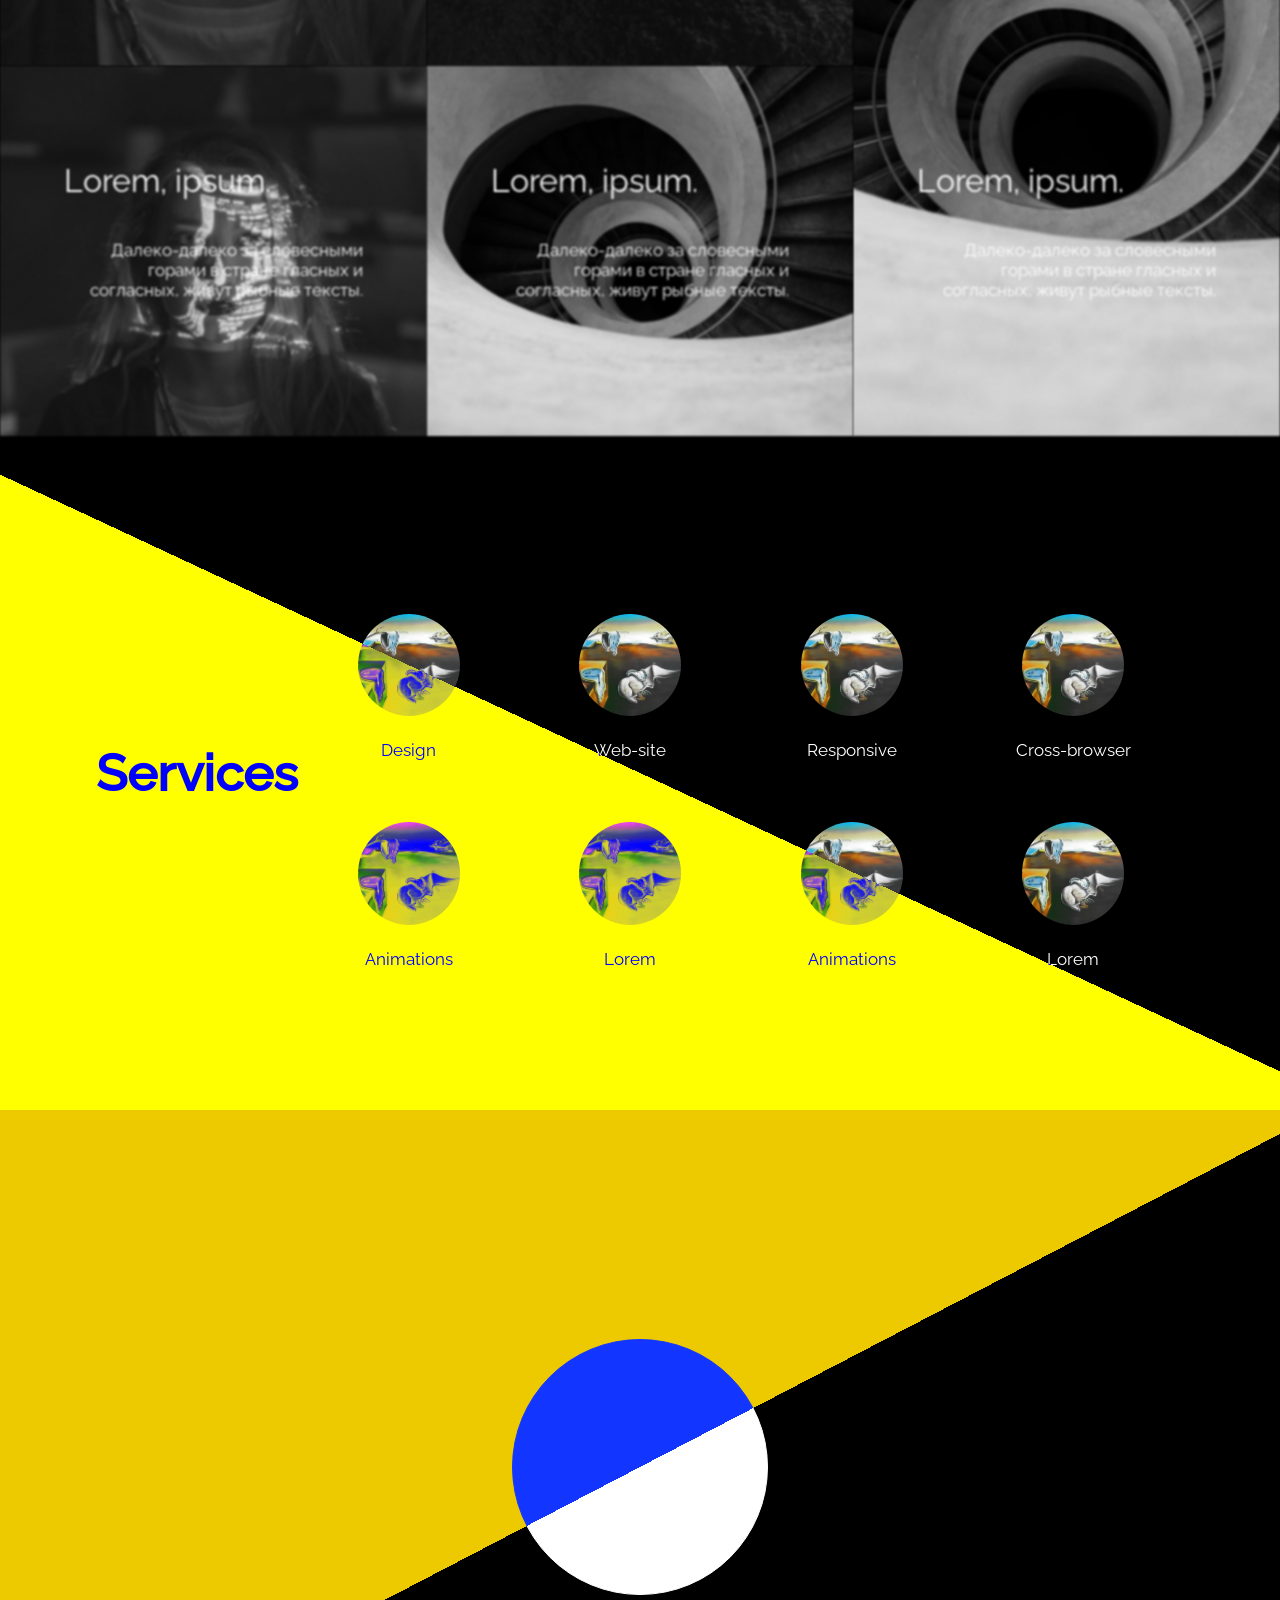
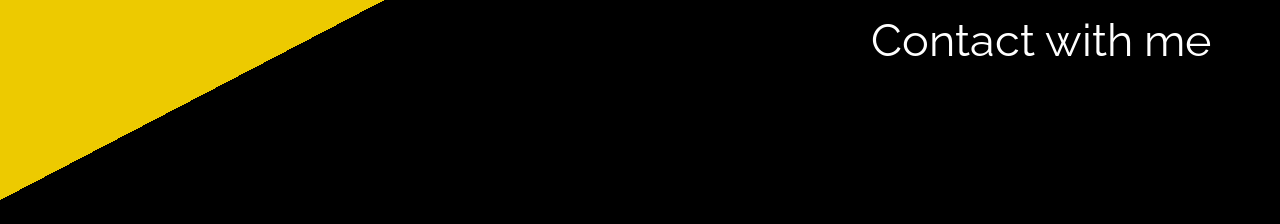
==== commit 283b457d: "@add adaptive" ====
--- a/index.html
+++ b/index.html
@@ -12,10 +12,10 @@
     <main class="main" id="main">
       <section class="hero">
         <div class="container hero--wrapper">
-          <h1 class="hero__title">.qmpwwsd<b class="insert">studio</b></h1>
+          <h1 class="hero__title">.qmpwwsd<b class="insert">studio</b></h1><a class="scroll-next" href="#about"><span class="scroll-next__dot"></span></a>
         </div>
       </section>
-      <section class="about">
+      <section class="about" id="about">
         <div class="container about--wrapper">
           <div class="about__img"></div>
           <div class="about__description profile">
--- a/css/main.min.css
+++ b/css/main.min.css
@@ -1,2 +1,2 @@
-a,abbr,acronym,address,applet,article,aside,audio,b,big,blockquote,body,canvas,caption,center,cite,code,dd,del,details,dfn,div,dl,dt,em,embed,fieldset,figcaption,figure,footer,form,h1,h2,h3,h4,h5,h6,header,hgroup,html,i,iframe,img,ins,kbd,label,legend,li,mark,menu,nav,object,ol,output,p,pre,q,ruby,s,samp,section,small,span,strike,strong,sub,summary,sup,table,tbody,td,tfoot,th,thead,time,tr,tt,u,ul,var,video{margin:0;padding:0;border:0;font-size:100%;font:inherit;vertical-align:baseline}article,aside,details,figcaption,figure,footer,header,hgroup,menu,nav,section{display:block}body{line-height:1}ol,ul{list-style:none}blockquote,q{quotes:none}blockquote:after,blockquote:before,q:after,q:before{content:'';content:none}table{border-collapse:collapse;border-spacing:0}*,:after,:before{margin:0;padding:0;-webkit-box-sizing:border-box;box-sizing:border-box}body,html{margin:0;padding:0;font-family:Raleway;overflow-x:hidden;position:relative;background-color:#000;color:#fff}a{color:#000;-webkit-transition:color .3s ease-in-out;transition:color .3s ease-in-out;text-decoration:none}a:hover{color:#fff}strong{font-weight:700}canvas{position:fixed;z-index:1}main{position:relative;z-index:5}.container{width:70%;margin:0 auto;display:-webkit-box;display:-ms-flexbox;display:flex}.title{font-weight:700}.insert{font-weight:800;color:#edca00;margin-left:.25rem}.link{font-size:calc(.5rem + .75vw);line-height:calc(.75rem + .75vw);text-align:center;width:15rem;padding:1.25rem 2rem;border:1px solid #edca00;color:#edca00;-webkit-transition:.3s ease-in-out;transition:.3s ease-in-out}.link:active,.link:focus,.link:hover{cursor:pointer;background-color:rgba(237,202,0,.5);color:#fff}.section{display:-webkit-box;display:-ms-flexbox;display:flex;-webkit-box-pack:center;-ms-flex-pack:center;justify-content:center;-webkit-box-align:center;-ms-flex-align:center;align-items:center;padding:20%;font-size:2rem;line-height:3rem;text-align:center;min-height:100vh}.section:nth-child(even){background-color:#000;color:#fff}.btn{display:-webkit-box;display:-ms-flexbox;display:flex;-webkit-box-pack:center;-ms-flex-pack:center;justify-content:center;-webkit-box-align:center;-ms-flex-align:center;align-items:center;text-align:center;border:none;padding:1rem 1.5rem;border-radius:3px;font-size:calc(.25rem + .75vw);background-color:transparent;font-family:NewYork}.btn--color{background-color:#ff0043;color:#fff}.main-color{color:#ff0043;font-style:italic}.header{display:-webkit-box;display:-ms-flexbox;display:flex;-webkit-box-pack:space-evenly;-ms-flex-pack:space-evenly;justify-content:space-evenly;width:100%;-webkit-box-align:center;-ms-flex-align:center;align-items:center;padding:1.5% 5%;margin:0 auto;background-color:#ff0043}.logo{display:-webkit-box;display:-ms-flexbox;display:flex;-webkit-box-pack:center;-ms-flex-pack:center;justify-content:center;-webkit-box-align:center;-ms-flex-align:center;align-items:center;width:5rem}.logo__link{display:-webkit-box;display:-ms-flexbox;display:flex;-webkit-box-orient:vertical;-webkit-box-direction:normal;-ms-flex-direction:column;flex-direction:column;-webkit-box-pack:center;-ms-flex-pack:center;justify-content:center;width:100%;overflow:hidden;height:3.5vh}.logo__link img,.logo__link svg{width:100%;height:100%;-o-object-fit:cover;object-fit:cover}.logo__caption{display:-webkit-box;display:-ms-flexbox;display:flex;font-size:calc(.25rem + 1vw);width:100%;letter-spacing:1.5px;color:#ff0043;font-weight:700}.logo__caption--bottom{-webkit-box-pack:end;-ms-flex-pack:end;justify-content:flex-end;text-align:right}.navigation{width:45%;display:-webkit-box;display:-ms-flexbox;display:flex;margin:0 auto 0 2.5%}.navigation__inner{display:-webkit-box;display:-ms-flexbox;display:flex;width:100%;padding:1rem 0;-webkit-box-pack:justify;-ms-flex-pack:justify;justify-content:space-between}.navigation__item{display:-webkit-box;display:-ms-flexbox;display:flex;width:100%;-webkit-box-pack:center;-ms-flex-pack:center;justify-content:center;-webkit-box-align:center;-ms-flex-align:center;align-items:center}.navigation__link{display:-webkit-box;display:-ms-flexbox;display:flex;-webkit-box-pack:center;-ms-flex-pack:center;justify-content:center;-webkit-box-align:center;-ms-flex-align:center;align-items:center;width:100%;padding:1rem;font-size:calc(.25rem + 1vw)}.login-panel{display:-webkit-box;display:-ms-flexbox;display:flex;-webkit-box-align:center;-ms-flex-align:center;align-items:center;-webkit-box-pack:justify;-ms-flex-pack:justify;justify-content:space-between}.login-panel__item:first-child{margin-right:.25rem}.choose-language{display:-webkit-box;display:-ms-flexbox;display:flex;-webkit-box-pack:justify;-ms-flex-pack:justify;justify-content:space-between;-webkit-box-align:center;-ms-flex-align:center;align-items:center;width:7.5%}.choose-language__item{display:-webkit-box;display:-ms-flexbox;display:flex;font-size:1.25rem;border:none;background-color:transparent;position:relative;color:#fff;text-align:center;-webkit-box-pack:center;-ms-flex-pack:center;justify-content:center;-webkit-box-align:center;-ms-flex-align:center;align-items:center;padding:0 .5rem;-webkit-transition:.3s ease-in-out;transition:.3s ease-in-out}.choose-language__item:hover{cursor:pointer;color:#354a03}.choose-language__item:nth-child(2n){border-left:1px solid #fff;border-right:1px solid #fff}@media screen and (max-width:1366px){.choose-language{width:10%}}@media screen and (max-width:1224px){.choose-language{width:12.5%}}@media screen and (max-width:1024px){.choose-language{width:17.5%}}@media screen and (max-width:768px){.choose-language{width:30%}.choose-language__item{width:calc(100% / 3)}}.hero{width:100%;min-height:100vh;padding:5% 0;background-attachment:fixed;position:relative;display:-webkit-box;display:-ms-flexbox;display:flex;z-index:2}.hero--wrapper{display:-webkit-box;display:-ms-flexbox;display:flex;-webkit-box-orient:vertical;-webkit-box-direction:normal;-ms-flex-direction:column;flex-direction:column;-webkit-box-pack:space-evenly;-ms-flex-pack:space-evenly;justify-content:space-evenly}.hero__title{width:100%;text-align:center;font-size:calc(7.5rem + .5vw);line-height:calc(8rem + .5vw)}.hero__description{width:50%;font-size:calc(.5rem + .75vw);line-height:calc(.75rem + .75vw);text-align:justify}.hero__btn{width:50%;margin-top:15%}.hero__img{overflow:hidden}.hero__img img{-o-object-fit:cover;object-fit:cover;width:100%;height:100%}.about{width:100%;margin:0 auto;background:linear-gradient(-155deg,transparent 50%,#fff 50%);display:-webkit-box;display:-ms-flexbox;display:flex;padding:10% 0}.about--wrapper{-webkit-box-pack:center;-ms-flex-pack:center;justify-content:center;-webkit-box-align:center;-ms-flex-align:center;align-items:center}.about__description{display:-webkit-box;display:-ms-flexbox;display:flex;-webkit-box-orient:vertical;-webkit-box-direction:normal;-ms-flex-direction:column;flex-direction:column;-ms-flex-pack:distribute;justify-content:space-around;width:100%;padding:5%;text-align:right;-webkit-box-align:end;-ms-flex-align:end;align-items:flex-end;mix-blend-mode:difference}.about__img{width:55rem;height:32.5rem;background-image:url(../img/aboutus.jpg);background-position:center;background-size:100%;background-repeat:no-repeat;border-radius:50%;-webkit-transition:background 1s;transition:background 1s}.about__img:hover{background-size:110%;-webkit-transition:background 1s;transition:background 1s}.profile__title{font-size:calc(2.5rem + .75vw);line-height:calc(2.75rem + .75vw);width:100%}.profile__description{padding:5rem 0;font-size:calc(.5rem + .75vw);line-height:calc(.75rem + .75vw);width:100%}.more-about{width:100%;margin:0 auto;background:linear-gradient(10deg,transparent 50%,#fff 50%);display:-webkit-box;display:-ms-flexbox;display:flex;position:relative;padding:2.5% 0}.more-about--wrapper{padding:0 0 15%;-webkit-box-orient:vertical;-webkit-box-direction:normal;-ms-flex-direction:column;flex-direction:column;-webkit-box-align:center;-ms-flex-align:center;align-items:center}.more-about__title{font-size:calc(2rem + .75vw);line-height:calc(2.25rem + .75vw);display:-webkit-box;display:-ms-flexbox;display:flex;z-index:2;color:#000}.more-about__description{padding:2rem 0;z-index:2;mix-blend-mode:difference;width:60%;text-align:center;font-size:calc(.35rem + .75vw);line-height:calc(.5rem + .75vw)}.more-about__img{background-image:url(../img/me.jpg);background-position:center;background-repeat:no-repeat;background-size:cover;position:absolute;width:25rem;height:25rem;border-radius:50%;border-bottom-left-radius:initial;border-top-right-radius:initial;top:50%;right:0;-webkit-transform:translate(-50%,-50%);transform:translate(-50%,-50%);z-index:1;-webkit-transition:1s;transition:1s}.portfolio{width:100%;margin:0 auto;display:-webkit-box;display:-ms-flexbox;display:flex;-webkit-box-orient:vertical;-webkit-box-direction:normal;-ms-flex-direction:column;flex-direction:column}.portfolio__title{width:70%;margin:0 auto;font-weight:700;font-size:calc(5rem + .5vw);line-height:calc(6rem + .5vw);padding:2.5% 0}.works{width:100%;display:grid;grid-template-columns:repeat(3,auto);-webkit-box-pack:center;-ms-flex-pack:center;justify-content:center;-webkit-box-align:center;-ms-flex-align:center;align-items:center}.works__item{width:100%;height:100%;padding:10rem 5rem;opacity:0;-webkit-transition:.3s ease-in-out;transition:.3s ease-in-out;background-image:url(../img/pexels-photo-1586144.jpeg);background-size:cover;background-repeat:no-repeat;background-position:center;cursor:none;-webkit-filter:blur(1px);filter:blur(1px);display:-webkit-box;display:-ms-flexbox;display:flex;-webkit-box-orient:vertical;-webkit-box-direction:normal;-ms-flex-direction:column;flex-direction:column;-webkit-box-pack:end;-ms-flex-pack:end;justify-content:flex-end}.works__item--show{opacity:1}.works__item:hover{-webkit-filter:grayscale(0);filter:grayscale(0);color:red;z-index:1}.works__item:nth-child(even){background-image:url(../img/pexels-photo-2228152.jpeg)}.works__item:nth-child(3n){background-image:url(../img/pexels-photo-5091791.jpeg)}.work__title{font-size:calc(2rem + .25vw);line-height:calc(2rem + .25vw);width:100%}.work__description{padding:2.5rem 0;text-align:right;font-size:calc(.5rem + .7vw);line-height:calc(.75rem + .7vw);width:100%}.work-2{grid-column:2/3;grid-row:1/3}.work-4{grid-column:1/2;grid-row:2/4}.work-6{grid-column:3/4;grid-row:3/5}.services{width:100%;background-image:linear-gradient(35deg,#ff0 50%,transparent 50%);display:-webkit-box;display:-ms-flexbox;display:flex;-webkit-box-align:center;-ms-flex-align:center;align-items:center;padding:10% 0}.services--wrapper{-webkit-box-pack:justify;-ms-flex-pack:justify;justify-content:space-between;-webkit-box-align:center;-ms-flex-align:center;align-items:center}.services__title{font-size:calc(3.5rem + .75vw);line-height:calc(3.75rem + .75vw);mix-blend-mode:difference}.box-group{display:-webkit-box;display:-ms-flexbox;display:flex;width:100%;-ms-flex-wrap:wrap;flex-wrap:wrap;list-style:none;text-align:center;mix-blend-mode:difference}.box-group__item{display:-webkit-box;display:-ms-flexbox;display:flex;-webkit-box-orient:vertical;-webkit-box-direction:normal;-ms-flex-direction:column;flex-direction:column;-webkit-box-align:center;-ms-flex-align:center;align-items:center;padding:2.5rem 0;width:25%;opacity:0;-webkit-transform:translateY(30px);transform:translateY(30px);height:auto;-webkit-transition:.3s ease-in-out;transition:.3s ease-in-out;mix-blend-mode:exclusion}.box-group__item--show{opacity:1}.box-group__icon{background-position:center;background-size:135%;background-repeat:no-repeat;width:10rem;height:10rem;border-radius:50%;background-image:url(../img/service.jpg);-webkit-transition:1s;transition:1s}.box-group__icon:hover{-webkit-transform:scale(1.2);transform:scale(1.2);background-size:150%}.box-group__caption{font-size:calc(.5rem + .75vw);line-height:calc(.75rem + .75vw);padding:1.5rem 0}.footer{width:100%;padding:10% 0;background-image:linear-gradient(-35.5deg,transparent 50%,#ff0 50%);display:-webkit-box;display:-ms-flexbox;display:flex;-webkit-box-align:center;-ms-flex-align:center;align-items:center;position:relative;z-index:5}.footer--wrapper{height:100%;-webkit-box-pack:center;-ms-flex-pack:center;justify-content:center;-webkit-box-align:center;-ms-flex-align:center;align-items:center;-webkit-box-orient:vertical;-webkit-box-direction:reverse;-ms-flex-direction:column-reverse;flex-direction:column-reverse;padding:2.5% 0}.footer__title{width:100%;text-align:right;-webkit-transform:translateX(7.5%);transform:translateX(7.5%);font-size:calc(3rem + .5vw);line-height:calc(4rem + .5vw)}.footer__linse{display:block;border-radius:50%;background-color:#fff;width:20rem;height:20rem;position:absolute;top:50%;left:50%;-webkit-transform:translate(-50%,-50%);transform:translate(-50%,-50%);border:1px solid #fff;pointer-events:none;mix-blend-mode:difference}.social-menu{display:-webkit-box;display:-ms-flexbox;display:flex;padding:10% 0;-webkit-box-pack:center;-ms-flex-pack:center;justify-content:center;-webkit-box-align:center;-ms-flex-align:center;align-items:center;mix-blend-mode:exclusion}.social-menu__link{display:-webkit-box;display:-ms-flexbox;display:flex;font-size:0;-webkit-transition:.3s ease-in-out;transition:.3s ease-in-out;border-radius:50%;opacity:0;width:10rem;height:10rem;margin:0 1.5rem}.social-menu__link>svg{border-radius:50%;width:100%;-webkit-transform:scale(1);transform:scale(1);background-color:#ff0043}.social-menu__link:hover{cursor:pointer;opacity:1;-webkit-transform:scale(1.25);transform:scale(1.25)}.social-menu__link:hover .footer__linse{-webkit-transform:scale(1.5);transform:scale(1.5)}@font-face{font-family:Graphik;src:url(../fonts/Graphik-Bold.woff2) format("woff2"),url(../fonts/Graphik-Bold.woff) format("woff");font-weight:700;font-display:swap;font-style:normal}@font-face{font-family:Graphik;src:url(../fonts/Graphik-Medium.woff2) format("woff2"),url(../fonts/Graphik-Medium.woff) format("woff");font-weight:500;font-display:swap;font-style:normal}@font-face{font-family:Graphik;src:url(../fonts/Graphik-Regular.woff2) format("woff2"),url(../fonts/Graphik-Regular.woff) format("woff");font-weight:400;font-display:swap;font-style:normal}@font-face{font-family:Montserrat;src:url(../fonts/Montserrat-ExtraBold.woff2) format("woff2"),url(../fonts/Montserrat-ExtraBold.woff) format("woff");font-weight:700;font-display:swap;font-style:normal}@font-face{font-family:Montserrat;src:url(../fonts/Montserrat-Light.woff2) format("woff2"),url(../fonts/Montserrat-Light.woff) format("woff");font-weight:300;font-display:swap;font-style:normal}@font-face{font-family:Montserrat;src:url(../fonts/Montserrat-Medium.woff2) format("woff2"),url(../fonts/Montserrat-Medium.woff) format("woff");font-weight:500;font-display:swap;font-style:normal}@font-face{font-family:Raleway;src:url(../fonts/Raleway-Italic-VariableFont_wght.woff2) format("woff2"),url(../fonts/Raleway-Italic-VariableFont_wght.woff) format("woff");font-weight:400;font-display:swap;font-style:normal}@font-face{font-family:Raleway;src:url(../fonts/Raleway-Medium.woff2) format("woff2"),url(../fonts/Raleway-Medium.woff) format("woff");font-weight:500;font-display:swap;font-style:normal}@font-face{font-family:Raleway;src:url(../fonts/Raleway-VariableFont_wght.woff2) format("woff2"),url(../fonts/Raleway-VariableFont_wght.woff) format("woff");font-weight:400;font-display:swap;font-style:normal}
+a,abbr,acronym,address,applet,article,aside,audio,b,big,blockquote,body,canvas,caption,center,cite,code,dd,del,details,dfn,div,dl,dt,em,embed,fieldset,figcaption,figure,footer,form,h1,h2,h3,h4,h5,h6,header,hgroup,html,i,iframe,img,ins,kbd,label,legend,li,mark,menu,nav,object,ol,output,p,pre,q,ruby,s,samp,section,small,span,strike,strong,sub,summary,sup,table,tbody,td,tfoot,th,thead,time,tr,tt,u,ul,var,video{margin:0;padding:0;border:0;font-size:100%;font:inherit;vertical-align:baseline}article,aside,details,figcaption,figure,footer,header,hgroup,menu,nav,section{display:block}body{line-height:1}ol,ul{list-style:none}blockquote,q{quotes:none}blockquote:after,blockquote:before,q:after,q:before{content:'';content:none}table{border-collapse:collapse;border-spacing:0}*,:after,:before{margin:0;padding:0;-webkit-box-sizing:border-box;box-sizing:border-box}body,html{margin:0;padding:0;font-family:Raleway;overflow-x:hidden;position:relative;background-color:#000;color:#fff;scroll-behavior:smooth}a{color:#000;-webkit-transition:color .3s ease-in-out;transition:color .3s ease-in-out;text-decoration:none}a:hover{color:#fff}strong{font-weight:700}canvas{position:fixed;z-index:1}main{position:relative;z-index:5}.container{width:70%;position:relative;margin:0 auto;display:-webkit-box;display:-ms-flexbox;display:flex}.title{font-weight:700}.insert{font-weight:800;color:#edca00;margin-left:.25rem}.link{font-size:calc(.5rem + .75vw);line-height:calc(.75rem + .75vw);text-align:center;width:15rem;padding:1.25rem 2rem;border:1px solid #edca00;color:#edca00;-webkit-transition:.3s ease-in-out;transition:.3s ease-in-out}.link:active,.link:focus,.link:hover{cursor:pointer;background-color:rgba(237,202,0,.5);color:#fff}.section{display:-webkit-box;display:-ms-flexbox;display:flex;-webkit-box-pack:center;-ms-flex-pack:center;justify-content:center;-webkit-box-align:center;-ms-flex-align:center;align-items:center;padding:20%;font-size:2rem;line-height:3rem;text-align:center;min-height:100vh}.section:nth-child(even){background-color:#000;color:#fff}.btn{display:-webkit-box;display:-ms-flexbox;display:flex;-webkit-box-pack:center;-ms-flex-pack:center;justify-content:center;-webkit-box-align:center;-ms-flex-align:center;align-items:center;text-align:center;border:none;padding:1rem 1.5rem;border-radius:3px;font-size:calc(.25rem + .75vw);background-color:transparent;font-family:NewYork}.btn--color{background-color:#ff0043;color:#fff}.main-color{color:#ff0043;font-style:italic}@media screen and (max-width:1600px){.container{width:80%}}@media screen and (max-width:1366px){.container{width:85%}}@media screen and (max-width:480px){.container{width:94%}}.header{display:-webkit-box;display:-ms-flexbox;display:flex;-webkit-box-pack:space-evenly;-ms-flex-pack:space-evenly;justify-content:space-evenly;width:100%;-webkit-box-align:center;-ms-flex-align:center;align-items:center;padding:1.5% 5%;margin:0 auto;background-color:#ff0043}.logo{display:-webkit-box;display:-ms-flexbox;display:flex;-webkit-box-pack:center;-ms-flex-pack:center;justify-content:center;-webkit-box-align:center;-ms-flex-align:center;align-items:center;width:5rem}.logo__link{display:-webkit-box;display:-ms-flexbox;display:flex;-webkit-box-orient:vertical;-webkit-box-direction:normal;-ms-flex-direction:column;flex-direction:column;-webkit-box-pack:center;-ms-flex-pack:center;justify-content:center;width:100%;overflow:hidden;height:3.5vh}.logo__link img,.logo__link svg{width:100%;height:100%;-o-object-fit:cover;object-fit:cover}.logo__caption{display:-webkit-box;display:-ms-flexbox;display:flex;font-size:calc(.25rem + 1vw);width:100%;letter-spacing:1.5px;color:#ff0043;font-weight:700}.logo__caption--bottom{-webkit-box-pack:end;-ms-flex-pack:end;justify-content:flex-end;text-align:right}.navigation{width:45%;display:-webkit-box;display:-ms-flexbox;display:flex;margin:0 auto 0 2.5%}.navigation__inner{display:-webkit-box;display:-ms-flexbox;display:flex;width:100%;padding:1rem 0;-webkit-box-pack:justify;-ms-flex-pack:justify;justify-content:space-between}.navigation__item{display:-webkit-box;display:-ms-flexbox;display:flex;width:100%;-webkit-box-pack:center;-ms-flex-pack:center;justify-content:center;-webkit-box-align:center;-ms-flex-align:center;align-items:center}.navigation__link{display:-webkit-box;display:-ms-flexbox;display:flex;-webkit-box-pack:center;-ms-flex-pack:center;justify-content:center;-webkit-box-align:center;-ms-flex-align:center;align-items:center;width:100%;padding:1rem;font-size:calc(.25rem + 1vw)}.login-panel{display:-webkit-box;display:-ms-flexbox;display:flex;-webkit-box-align:center;-ms-flex-align:center;align-items:center;-webkit-box-pack:justify;-ms-flex-pack:justify;justify-content:space-between}.login-panel__item:first-child{margin-right:.25rem}.choose-language{display:-webkit-box;display:-ms-flexbox;display:flex;-webkit-box-pack:justify;-ms-flex-pack:justify;justify-content:space-between;-webkit-box-align:center;-ms-flex-align:center;align-items:center;width:7.5%}.choose-language__item{display:-webkit-box;display:-ms-flexbox;display:flex;font-size:1.25rem;border:none;background-color:transparent;position:relative;color:#fff;text-align:center;-webkit-box-pack:center;-ms-flex-pack:center;justify-content:center;-webkit-box-align:center;-ms-flex-align:center;align-items:center;padding:0 .5rem;-webkit-transition:.3s ease-in-out;transition:.3s ease-in-out}.choose-language__item:hover{cursor:pointer;color:#354a03}.choose-language__item:nth-child(2n){border-left:1px solid #fff;border-right:1px solid #fff}@media screen and (max-width:1366px){.choose-language{width:10%}}@media screen and (max-width:1224px){.choose-language{width:12.5%}}@media screen and (max-width:1024px){.choose-language{width:17.5%}}@media screen and (max-width:768px){.choose-language{width:30%}.choose-language__item{width:calc(100% / 3)}}.hero{width:100%;min-height:100vh;padding:5% 0;background-attachment:fixed;position:relative;display:-webkit-box;display:-ms-flexbox;display:flex;z-index:2}.hero--wrapper{display:-webkit-box;display:-ms-flexbox;display:flex;-webkit-box-orient:vertical;-webkit-box-direction:normal;-ms-flex-direction:column;flex-direction:column;-webkit-box-pack:space-evenly;-ms-flex-pack:space-evenly;justify-content:space-evenly}.hero__title{width:100%;text-align:center;font-size:calc(1rem + 6.5vw);line-height:calc(1rem + 6.5vw)}.hero__description{width:50%;font-size:calc(.5rem + .75vw);line-height:calc(.75rem + .75vw);text-align:justify}.hero__btn{width:50%;margin-top:15%}.hero__img{overflow:hidden}.hero__img img{-o-object-fit:cover;object-fit:cover;width:100%;height:100%}.scroll-next{display:none}@media screen and (max-width:768px){@-webkit-keyframes bounce{0%{-webkit-transform:translateY(0);transform:translateY(0)}100%{-webkit-transform:translateY(125%);transform:translateY(125%)}}@keyframes bounce{0%{-webkit-transform:translateY(0);transform:translateY(0)}100%{-webkit-transform:translateY(125%);transform:translateY(125%)}}.scroll-next{display:-webkit-box;display:-ms-flexbox;display:flex;-webkit-box-pack:center;-ms-flex-pack:center;justify-content:center;text-align:center;border:1px solid rgba(237,202,0,.5);width:2.5rem;height:4rem;position:absolute;bottom:7.5%;left:50%;-webkit-transform:translate(-50%,50%);transform:translate(-50%,50%);border-radius:20px;padding:.5rem 0;background-color:rgba(0,0,0,.35)}.scroll-next__dot{width:50%;height:40%;background-color:#edca00;border-radius:20px;-webkit-animation:1.25s ease-in-out infinite bounce;animation:1.25s ease-in-out infinite bounce}}.about{width:100%;margin:0 auto;background:linear-gradient(-155deg,transparent 50%,#fff 50%);display:-webkit-box;display:-ms-flexbox;display:flex;padding:10% 0}.about--wrapper{-webkit-box-pack:center;-ms-flex-pack:center;justify-content:center;-webkit-box-align:center;-ms-flex-align:center;align-items:center}.about__description{display:-webkit-box;display:-ms-flexbox;display:flex;-webkit-box-orient:vertical;-webkit-box-direction:normal;-ms-flex-direction:column;flex-direction:column;-ms-flex-pack:distribute;justify-content:space-around;width:100%;padding:5% 0 5% 5%;text-align:right;-webkit-box-align:end;-ms-flex-align:end;align-items:flex-end;mix-blend-mode:difference}.about__img{width:55vw;height:30vw;background-image:url(../img/about.jpg);background-position:center;background-size:cover;background-repeat:no-repeat;border-radius:50%;-webkit-transition:.3s ease-in-out;transition:.3s ease-in-out;-webkit-filter:grayscale(60%);filter:grayscale(60%)}.about__img:hover{-webkit-transition:.3s ease-in-out;transition:.3s ease-in-out;-webkit-filter:grayscale(0);filter:grayscale(0)}.profile__title{font-size:calc(1rem + 2vw);line-height:calc(1rem + 2.25vw);width:100%;text-align:right}.profile__description{padding:5vw 0;text-align:right;font-size:calc(.25rem + 1vw);line-height:calc(.25rem + 1.5vw);width:100%}@media screen and (max-width:1366px){.about__description{padding-left:10%}}@media screen and (max-width:768px){.about__description{padding:5% 0 5% 2.5%}.about__img{-webkit-filter:none;filter:none;width:50vw}.profile__title{font-size:calc(1rem + 2.5vw);line-height:calc(1rem + 2.75vw)}.profile__description{padding:4vw 0;font-size:calc(.5rem + 1.25vw);line-height:calc(.5rem + 1.75vw)}}@media screen and (max-width:600px){.about--wrapper{display:grid;grid-template-columns:repeat(1,1fr);justify-items:center}.about__img{width:45vw;height:45vw}.about__description{padding:5%;text-align:center;-webkit-box-align:center;-ms-flex-align:center;align-items:center}.profile__title{text-align:center;font-size:calc(1rem + 4vw);line-height:calc(1rem + 4.25vw)}.profile__description{text-align:justify;font-size:calc(.5rem + 1.75vw);line-height:calc(.5rem + 2.75vw)}}@media screen and (max-width:480px){.about__img{width:60vw;height:60vw}.about__description{padding:5% 0}.profile__title{font-size:calc(1rem + 5vw);line-height:calc(1rem + 5.25vw)}.profile__description{padding:7.5vw 0;font-size:calc(.5rem + 2.5vw);line-height:calc(.5rem + 4vw)}}.more-about{width:100%;margin:0 auto;background:linear-gradient(10deg,transparent 50%,#fff 50%);display:-webkit-box;display:-ms-flexbox;display:flex;position:relative;padding:2.5% 0}.more-about--wrapper{padding:0 0 15%;-webkit-box-orient:vertical;-webkit-box-direction:normal;-ms-flex-direction:column;flex-direction:column;-webkit-box-align:center;-ms-flex-align:center;align-items:center}.more-about__title{font-size:calc(1rem + 1.75vw);line-height:calc(1rem + 2.25vw);display:-webkit-box;display:-ms-flexbox;display:flex;z-index:2;color:#000}.more-about__description{padding:2rem 0;z-index:2;mix-blend-mode:difference;width:60%;text-align:center;font-size:calc(.25rem + .85vw);line-height:calc(.25rem + 1.1vw)}.more-about__img{background-image:url(../img/me.jpg);background-position:center;background-repeat:no-repeat;background-size:cover;position:absolute;width:25vw;height:25vw;border-radius:50%;border-bottom-left-radius:initial;border-top-right-radius:initial;top:50%;right:0;-webkit-transform:translate(50%,-50%);transform:translate(50%,-50%);z-index:1;-webkit-transition:1s;transition:1s}@media screen and (max-width:768px){.more-about{padding:0}.more-about__title{font-size:calc(1.25rem + 2.75vw);line-height:calc(1.25rem + 3.25vw)}.more-about__description{padding:2rem 0;width:85%;font-size:calc(.5rem + 1.75vw);line-height:calc(.5rem + 2.25vw)}.more-about__img{width:30vw;height:30vw}}@media screen and (max-width:600px){.more-about--wrapper{-webkit-box-align:start;-ms-flex-align:start;align-items:flex-start}.more-about__description,.more-about__title{text-align:left}}@media screen and (max-width:480px){.more-about--wrapper{padding:5% 0}.more-about__title{font-size:calc(1.25rem + 2.75vw);line-height:calc(1.25rem + 3.25vw)}.more-about__description{padding:2rem 0;width:100%;text-align:justify;font-size:calc(.5rem + 2.5vw);line-height:calc(.5rem + 4vw)}.more-about__img{display:none}}.portfolio{width:100%;margin:0 auto;display:-webkit-box;display:-ms-flexbox;display:flex;-webkit-box-orient:vertical;-webkit-box-direction:normal;-ms-flex-direction:column;flex-direction:column}.portfolio__title{width:70%;margin:0 auto;font-weight:700;font-size:calc(1rem + 4vw);line-height:calc(1rem + 4.25vw);padding:3.5vw 0}.works{width:100%;display:grid;grid-template-columns:repeat(3,1fr);-webkit-box-pack:center;-ms-flex-pack:center;justify-content:center;-webkit-box-align:center;-ms-flex-align:center;align-items:center}.works__item{width:100%;height:100%;padding:7.5vw 5vw;opacity:0;-webkit-transition:.3s ease-in-out;transition:.3s ease-in-out;background-image:url(../img/pexels-photo-1586144.jpeg);background-size:cover;background-repeat:no-repeat;background-position:center;cursor:none;-webkit-filter:blur(1px) grayscale(100%);filter:blur(1px) grayscale(100%);display:-webkit-box;display:-ms-flexbox;display:flex;-webkit-box-orient:vertical;-webkit-box-direction:normal;-ms-flex-direction:column;flex-direction:column;-webkit-box-pack:end;-ms-flex-pack:end;justify-content:flex-end}.works__item--show{opacity:1}.works__item:hover{-webkit-filter:blur(0) grayscale(0);filter:blur(0) grayscale(0);color:red;z-index:1}.works__item:nth-child(even){background-image:url(../img/pexels-photo-5473952.jpeg)}.works__item:nth-child(3n){background-image:url(../img/pexels-photo-5091791.jpeg)}.work__title{font-size:calc(1rem + 1.25vw);line-height:calc(1rem + 1.75vw);width:100%}.work__description{padding:2.5rem 0;text-align:right;font-size:calc(.25rem + 1vw);line-height:calc(.25rem + 1.25vw);width:100%}.work-2{grid-column:2/3;grid-row:1/3}.work-4{grid-column:1/2;grid-row:2/4}.work-6{grid-column:3/4;grid-row:3/5}@media screen and (max-width:1600px){.more-about__img{-webkit-transform:translate(25%,-50%);transform:translate(25%,-50%)}.portfolio__title{width:80%}}@media screen and (max-width:1366px){.portfolio__title{width:85%}}@media screen and (max-width:600px){.works{grid-template-columns:repeat(2,1fr)}.work-1{grid-row:1/3}.work-2,.work-3,.work-6{grid-column:initial;grid-row:initial}.work-4{grid-column:2/3;grid-row:3/5}.work-7{grid-row:5/7}}@media screen and (max-width:480px){.works{grid-template-columns:repeat(1,1fr)}.work__title{font-size:calc(1rem + 3.5vw);line-height:calc(1rem + 4vw)}.work__description{padding:2.5rem 0;font-size:calc(.5rem + 2vw);line-height:calc(.5rem + 3vw)}.work-1,.work-4,.work-7{grid-column:initial;grid-row:initial}}.services{width:100%;background-image:linear-gradient(25deg,#ff0 50%,transparent 50%);display:-webkit-box;display:-ms-flexbox;display:flex;-webkit-box-align:center;-ms-flex-align:center;align-items:center;padding:10% 0}.services--wrapper{-webkit-box-pack:justify;-ms-flex-pack:justify;justify-content:space-between;-webkit-box-align:center;-ms-flex-align:center;align-items:center}.services__title{font-size:calc(1rem + 2.75vw);line-height:calc(1rem + 2.75vw);mix-blend-mode:difference}.box-group{display:-webkit-box;display:-ms-flexbox;display:flex;width:100%;-ms-flex-wrap:wrap;flex-wrap:wrap;list-style:none;text-align:center;mix-blend-mode:difference}.box-group__item{display:-webkit-box;display:-ms-flexbox;display:flex;-webkit-box-orient:vertical;-webkit-box-direction:normal;-ms-flex-direction:column;flex-direction:column;-webkit-box-align:center;-ms-flex-align:center;align-items:center;padding:1.5vw 0;width:25%;opacity:0;-webkit-transform:translateY(30px);transform:translateY(30px);height:auto;-webkit-transition:.3s ease-in-out;transition:.3s ease-in-out;mix-blend-mode:exclusion}.box-group__item--show{opacity:1}.box-group__icon{background-position:center;background-size:135%;background-repeat:no-repeat;width:8vw;height:8vw;border-radius:50%;background-image:url(../img/service.jpg);-webkit-transition:1s;transition:1s}.box-group__icon:hover{-webkit-transform:scale(1.2);transform:scale(1.2);background-size:150%}.box-group__caption{font-size:calc(.25rem + 1vw);line-height:calc(.25rem + 1.25vw);padding:1.5rem 0}@media screen and (max-width:768px){.services{background-image:-webkit-gradient(linear,right top,left top,color-stop(50%,#ff0),color-stop(50%,transparent));background-image:linear-gradient(-90deg,#ff0 50%,transparent 50%)}.services--wrapper{display:grid;grid-template-columns:repeat(1,1fr)}.services__title{text-align:right;font-size:calc(1rem + 4vw);line-height:calc(1rem + 4.25vw)}.box-group__icon{width:12.5vw;height:12.5vw}.box-group__caption{font-size:calc(.5rem + 1.25vw);line-height:calc(.5rem + 1.25vw)}}@media screen and (max-width:480px){.services--wrapper{display:grid;grid-template-columns:repeat(1,1fr)}.services__title{font-size:calc(1rem + 6.5vw);line-height:calc(1rem + 6.75vw)}.box-group{display:grid;grid-template-columns:repeat(2,1fr)}.box-group__item{width:100%}.box-group__icon{width:20vw;height:20vw}.box-group__caption{font-size:calc(.5rem + 2vw);line-height:calc(.5rem + 2.25vw)}}.footer{width:100%;padding:10% 0;background-image:linear-gradient(-27.5deg,transparent 50%,#edca00 50%);display:-webkit-box;display:-ms-flexbox;display:flex;-webkit-box-align:center;-ms-flex-align:center;align-items:center;position:relative;z-index:5}.footer--wrapper{height:100%;-webkit-box-pack:center;-ms-flex-pack:center;justify-content:center;-webkit-box-align:center;-ms-flex-align:center;align-items:center;-webkit-box-orient:vertical;-webkit-box-direction:reverse;-ms-flex-direction:column-reverse;flex-direction:column-reverse;padding:2.5% 0}.footer__title{width:100%;text-align:right;-webkit-transform:translateX(7.5%);transform:translateX(7.5%);font-size:calc(1rem + 2.25vw);line-height:calc(1rem + 2.5vw)}.footer__linse{display:block;border-radius:50%;background-color:#fff;width:20vw;height:20vw;position:absolute;top:50%;left:50%;-webkit-transform:translate(-50%,-50%);transform:translate(-50%,-50%);border:1px solid #fff;pointer-events:none;mix-blend-mode:difference}.social-menu{display:-webkit-box;display:-ms-flexbox;display:flex;padding:10% 0;-webkit-box-pack:center;-ms-flex-pack:center;justify-content:center;-webkit-box-align:center;-ms-flex-align:center;align-items:center;mix-blend-mode:exclusion}.social-menu__link{display:-webkit-box;display:-ms-flexbox;display:flex;font-size:0;-webkit-transition:.3s ease-in-out;transition:.3s ease-in-out;border-radius:50%;opacity:0;width:10vw;height:10vw;margin:0 1.5vw}.social-menu__link>svg{border-radius:50%;width:100%;-webkit-transform:scale(1);transform:scale(1);background-color:#ff0043}.social-menu__link:hover{cursor:pointer;opacity:1;-webkit-transform:scale(1.25);transform:scale(1.25)}.social-menu__link:hover .footer__linse{-webkit-transform:scale(1.5);transform:scale(1.5)}@media screen and (max-width:1366px){.footer__title{-webkit-transform:translateX(2.5%);transform:translateX(2.5%)}}@media screen and (max-width:768px){.footer{background-image:-webkit-gradient(linear,right top,left top,color-stop(50%,transparent),color-stop(50%,#edca00));background-image:linear-gradient(-90deg,transparent 50%,#edca00 50%)}.footer__linse{display:none}.social-menu__link{opacity:1}}@media screen and (max-width:480px){.social-menu{padding:0 0 10%;width:100%;-webkit-box-align:center;-ms-flex-align:center;align-items:center;-webkit-box-pack:center;-ms-flex-pack:center;justify-content:center;display:grid;grid-template-columns:repeat(3,1fr)}.social-menu__item{display:-webkit-box;display:-ms-flexbox;display:flex;-webkit-box-align:center;-ms-flex-align:center;align-items:center;-webkit-box-pack:center;-ms-flex-pack:center;justify-content:center;padding:2.5vw 0}.social-menu__link{width:15vw;height:15vw}.social-menu__link:hover{-webkit-transform:scale(1);transform:scale(1)}}@font-face{font-family:Graphik;src:url(../fonts/Graphik-Bold.woff2) format("woff2"),url(../fonts/Graphik-Bold.woff) format("woff");font-weight:700;font-display:swap;font-style:normal}@font-face{font-family:Graphik;src:url(../fonts/Graphik-Medium.woff2) format("woff2"),url(../fonts/Graphik-Medium.woff) format("woff");font-weight:500;font-display:swap;font-style:normal}@font-face{font-family:Graphik;src:url(../fonts/Graphik-Regular.woff2) format("woff2"),url(../fonts/Graphik-Regular.woff) format("woff");font-weight:400;font-display:swap;font-style:normal}@font-face{font-family:Montserrat;src:url(../fonts/Montserrat-ExtraBold.woff2) format("woff2"),url(../fonts/Montserrat-ExtraBold.woff) format("woff");font-weight:700;font-display:swap;font-style:normal}@font-face{font-family:Montserrat;src:url(../fonts/Montserrat-Light.woff2) format("woff2"),url(../fonts/Montserrat-Light.woff) format("woff");font-weight:300;font-display:swap;font-style:normal}@font-face{font-family:Montserrat;src:url(../fonts/Montserrat-Medium.woff2) format("woff2"),url(../fonts/Montserrat-Medium.woff) format("woff");font-weight:500;font-display:swap;font-style:normal}@font-face{font-family:Raleway;src:url(../fonts/Raleway-Italic-VariableFont_wght.woff2) format("woff2"),url(../fonts/Raleway-Italic-VariableFont_wght.woff) format("woff");font-weight:400;font-display:swap;font-style:normal}@font-face{font-family:Raleway;src:url(../fonts/Raleway-Medium.woff2) format("woff2"),url(../fonts/Raleway-Medium.woff) format("woff");font-weight:500;font-display:swap;font-style:normal}@font-face{font-family:Raleway;src:url(../fonts/Raleway-VariableFont_wght.woff2) format("woff2"),url(../fonts/Raleway-VariableFont_wght.woff) format("woff");font-weight:400;font-display:swap;font-style:normal}
 /*# sourceMappingURL=main.min.css.map */
